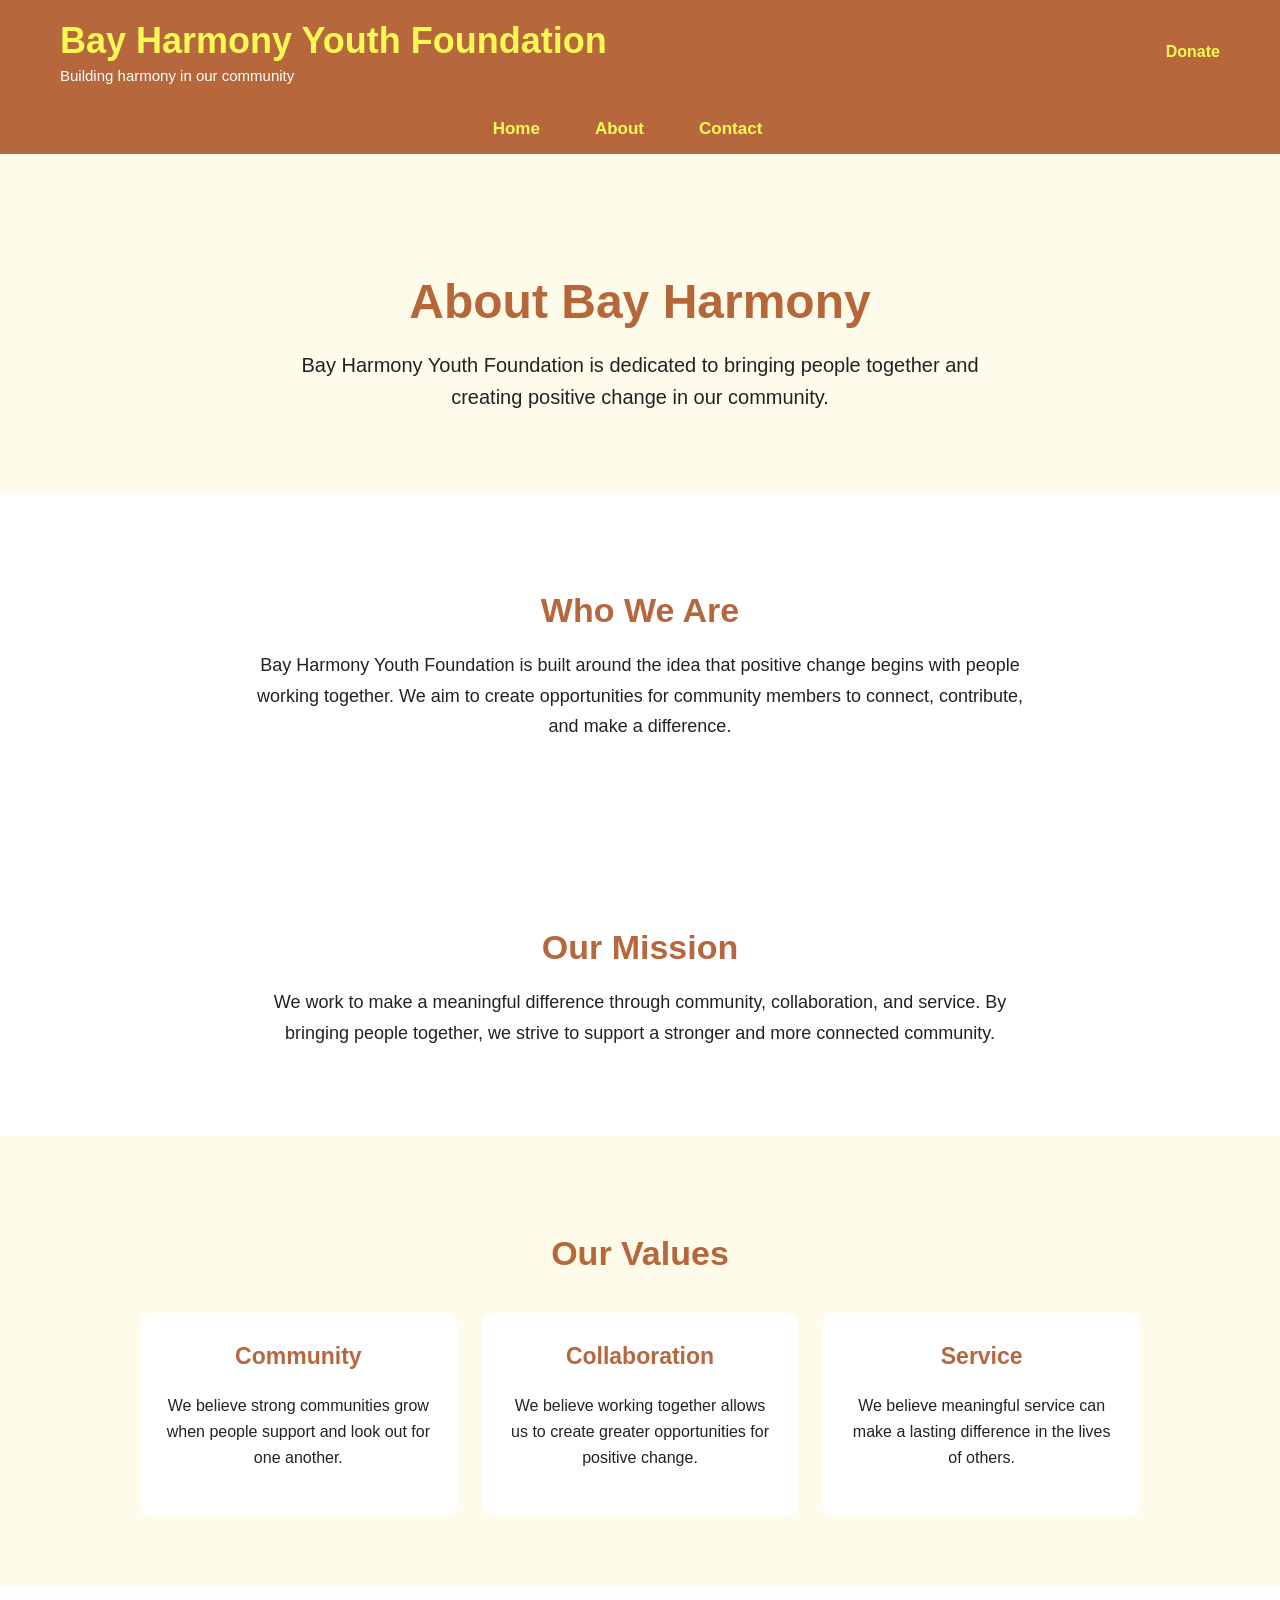
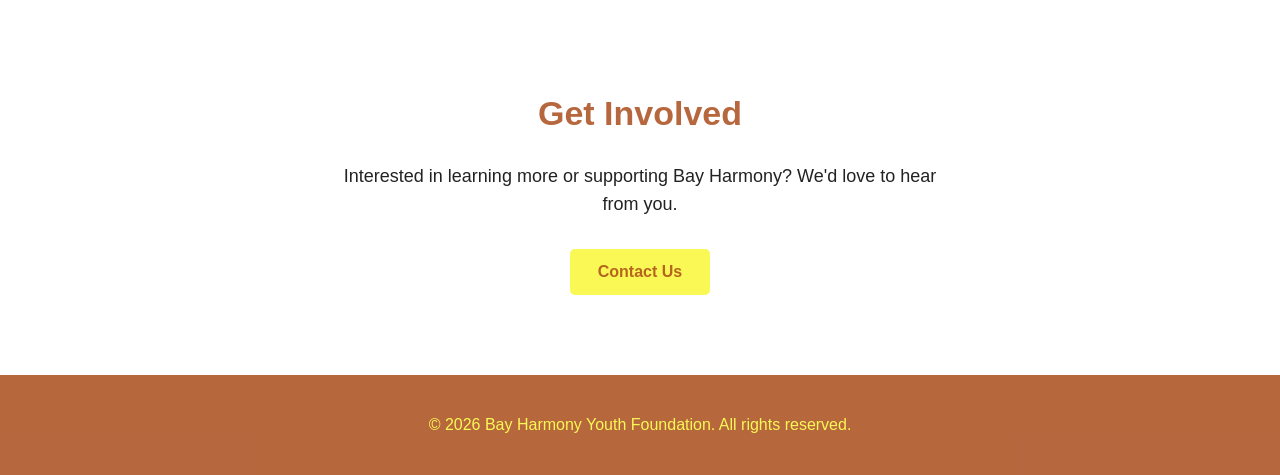
==== about.html @ aa15c9d9 "Style contact page and link brand to home" ====
<!DOCTYPE html>
<html lang="en">

<head>
    <meta charset="UTF-8">
    <meta name="viewport" content="width=device-width, initial-scale=1.0">
    <title>About - Bay Harmony Youth Foundation</title>
    <link rel="stylesheet" href="style.css">
</head>

<body>

    <header>

        <div class="top-bar">

            <div class="brand">
                <a href="index.html">
                    <h1>Bay Harmony Youth Foundation</h1>
                    <p>Building harmony in our community</p>
                    </a>
            </div>

            <div class="header-links">
                <a href="donate.html">Donate</a>
            </div>

        </div>

        <nav>
            <a href="index.html">Home</a>
            <a href="about.html">About</a>
            <a href="contact.html">Contact</a>
        </nav>

    </header>


    <main>

        <section class="about-hero">
            <h2>About Bay Harmony</h2>

            <p>
                Bay Harmony Youth Foundation is dedicated to bringing people
                together and creating positive change in our community.
            </p>
        </section>


        <section class="about-section">

            <h2>Who We Are</h2>

            <p>
                Bay Harmony Youth Foundation is built around the idea that
                positive change begins with people working together. We aim
                to create opportunities for community members to connect,
                contribute, and make a difference.
            </p>

        </section>


        <section class="about-section">

            <h2>Our Mission</h2>

            <p>
                We work to make a meaningful difference through community,
                collaboration, and service. By bringing people together,
                we strive to support a stronger and more connected community.
            </p>

        </section>


        <section class="about-values">

            <h2>Our Values</h2>

            <div class="values">

                <div class="value">
                    <h3>Community</h3>
                    <p>
                        We believe strong communities grow when people
                        support and look out for one another.
                    </p>
                </div>

                <div class="value">
                    <h3>Collaboration</h3>
                    <p>
                        We believe working together allows us to create
                        greater opportunities for positive change.
                    </p>
                </div>

                <div class="value">
                    <h3>Service</h3>
                    <p>
                        We believe meaningful service can make a lasting
                        difference in the lives of others.
                    </p>
                </div>

            </div>

        </section>


        <section class="about-action">

            <h2>Get Involved</h2>

            <p>
                Interested in learning more or supporting Bay Harmony?
                We'd love to hear from you.
            </p>

            <a class="button" href="contact.html">Contact Us</a>

        </section>

    </main>


    <footer>
        <p>&copy; 2026 Bay Harmony Youth Foundation. All rights reserved.</p>
    </footer>

</body>
</html>
---- style.css ----
/* ---------- General ---------- */

body {
    margin: 0;
    font-family: Arial, sans-serif;
    color: #222;
}


/* ---------- Top Header ---------- */

.top-bar {
    background-color: rgba(166, 70, 18, 0.819);

    display: flex;
    justify-content: space-between;
    align-items: center;

    padding: 20px 60px;
}

.brand a {
    text-decoration: none;
    color: inherit;
}


.brand h1 {
    margin: 0;
    color: #faf855;
    font-size: 36px;
}

.brand p {
    margin: 5px 0 0;
    color: white;
    font-size: 15px;
}


/* ---------- Header Links ---------- */

.header-links {
    display: flex;
    gap: 25px;
    align-items: center;
}

.header-links a {
    color: #faf855;
    text-decoration: none;
    font-weight: bold;
}

.header-links a:hover {
    text-decoration: underline;
}


/* ---------- Navigation ---------- */

nav {
    background-color: rgba(166, 70, 18, 0.819);

    display: flex;
    justify-content: center;

    padding: 15px;
    gap: 30px;
}

nav a {
    color: #faf855;
    text-decoration: none;
    margin-right: 25px;
    font-weight: bold;
    font-size: 17px;
}

nav a:hover {
    text-decoration: underline;
}


/* ---------- Hero ---------- */

.hero {
    text-align: center;
    padding: 100px 20px;

    background-color: #fffbea;
}

.hero h2 {
    font-size: 48px;
    margin-bottom: 20px;
    color: rgba(166, 70, 18, 0.819);
}

.hero p {
    max-width: 650px;
    margin: 0 auto 30px;

    font-size: 20px;
    line-height: 1.6;
}


/* ---------- Button ---------- */

.button {
    display: inline-block;

    background-color: #faf855;
    color: rgba(166, 70, 18, 0.819);

    padding: 14px 28px;

    text-decoration: none;
    font-weight: bold;

    border-radius: 5px;
}

.button:hover {
    background-color: #e8e846;
}


/* ---------- Mission ---------- */

.mission-preview {
    text-align: center;
    padding: 70px 20px;
}

.mission-preview h2 {
    font-size: 34px;
    color: rgba(166, 70, 18, 0.819);
}

.mission-preview p {
    max-width: 650px;
    margin: 0 auto 20px;

    line-height: 1.6;
}

.mission-preview a {
    color: rgba(166, 70, 18, 0.819);
    font-weight: bold;
}


/* ---------- Footer ---------- */

footer {
    background-color: rgba(166, 70, 18, 0.819);
    color: #faf855;

    text-align: center;
    padding: 25px;
}

.hero img {
    display: block;
    width: 600px;
    max-width: 90%;
    margin: 30px auto 0;
    border-radius: 10px;
}

/* ---------- About Page ---------- */

.about-hero {
    text-align: center;
    padding: 80px 20px;
    background-color: #fffbea;
}

.about-hero h2 {
    font-size: 48px;
    margin-bottom: 20px;
    color: rgba(166, 70, 18, 0.819);
}

.about-hero p {
    max-width: 700px;
    margin: 0 auto;

    font-size: 20px;
    line-height: 1.6;
}


/* ---------- About Sections ---------- */

.about-section {
    max-width: 800px;
    margin: 0 auto;
    padding: 70px 20px;
    text-align: center;
}

.about-section h2 {
    font-size: 34px;
    margin-bottom: 20px;
    color: rgba(166, 70, 18, 0.819);
}

.about-section p {
    font-size: 18px;
    line-height: 1.7;
}


/* ---------- Values ---------- */

.about-values {
    padding: 70px 20px;
    text-align: center;
    background-color: #fffbea;
}

.about-values h2 {
    font-size: 34px;
    margin-bottom: 40px;
    color: rgba(166, 70, 18, 0.819);
}

.values {
    display: flex;
    justify-content: center;
    gap: 25px;
    max-width: 1000px;
    margin: 0 auto;
}

.value {
    flex: 1;
    padding: 30px 25px;

    background-color: white;

    border-radius: 10px;
}

.value h3 {
    margin-top: 0;
    font-size: 23px;
    color: rgba(166, 70, 18, 0.819);
}

.value p {
    line-height: 1.6;
}


/* ---------- About Call To Action ---------- */

.about-action {
    text-align: center;
    padding: 80px 20px;
}

.about-action h2 {
    font-size: 34px;
    color: rgba(166, 70, 18, 0.819);
}

.about-action p {
    max-width: 600px;
    margin: 0 auto 30px;

    font-size: 18px;
    line-height: 1.6;
}


/* ---------- Contact Page ---------- */

.contact-hero {
    text-align: center;
    padding: 80px 20px;
    background-color: #fffbea;
}

.contact-hero h2 {
    font-size: 48px;
    margin-bottom: 20px;
    color: rgba(166, 70, 18, 0.819);
}

.contact-hero p {
    max-width: 700px;
    margin: 0 auto;

    font-size: 20px;
    line-height: 1.6;
}


/* ---------- Contact Information ---------- */

.contact-section {
    text-align: center;
    padding: 70px 20px;
}

.contact-section h2 {
    font-size: 34px;
    margin-bottom: 20px;
    color: rgba(166, 70, 18, 0.819);
}

.contact-section > p {
    max-width: 650px;
    margin: 0 auto 40px;

    font-size: 18px;
    line-height: 1.6;
}

.contact-info {
    display: flex;
    justify-content: center;
    gap: 25px;

    max-width: 1000px;
    margin: 0 auto;
}

.contact-item {
    flex: 1;

    padding: 30px 25px;

    background-color: #fffbea;
    border-radius: 10px;
}

.contact-item h3 {
    margin-top: 0;

    font-size: 23px;
    color: rgba(166, 70, 18, 0.819);
}

.contact-item p {
    line-height: 1.6;
}


/* ---------- Contact Action ---------- */

.contact-action {
    text-align: center;
    padding: 80px 20px;

    background-color: #fffbea;
}

.contact-action h2 {
    font-size: 34px;
    color: rgba(166, 70, 18, 0.819);
}

.contact-action p {
    max-width: 600px;
    margin: 0 auto 30px;

    font-size: 18px;
    line-height: 1.6;
}

/* ---------- Mobile ---------- */

@media (max-width: 600px) {

    .top-bar {
        padding: 15px 20px;
        flex-direction: column;
        text-align: center;
    }

    .brand h1 {
        font-size: 28px;
    }

    .header-links {
        margin-top: 15px;
    }

    nav {
        flex-wrap: wrap;
        gap: 10px;
        padding: 12px;
    }

    nav a {
        margin-right: 0;
        font-size: 15px;
    }

    .hero {
        padding: 60px 15px;
    }

    .hero h2 {
        font-size: 34px;
    }

    .hero p {
        font-size: 17px;
    }

    .hero img {
        width: 100%;
        max-width: 600px;
    }

        .about-hero {
        padding: 60px 15px;
    }

    .about-hero h2 {
        font-size: 34px;
    }

    .about-hero p {
        font-size: 17px;
    }

    .about-section {
        padding: 50px 20px;
    }

    .about-section h2 {
        font-size: 30px;
    }

    .values {
        flex-direction: column;
        gap: 20px;
    }

    .value {
        padding: 25px 20px;
    }

    .about-action {
        padding: 60px 20px;
    }

        .contact-hero {
        padding: 60px 15px;
    }

    .contact-hero h2 {
        font-size: 34px;
    }

    .contact-hero p {
        font-size: 17px;
    }

    .contact-section {
        padding: 50px 20px;
    }

    .contact-section h2 {
        font-size: 30px;
    }

    .contact-info {
        flex-direction: column;
        gap: 20px;
    }

    .contact-item {
        padding: 25px 20px;
    }

    .contact-action {
        padding: 60px 20px;
    }

}
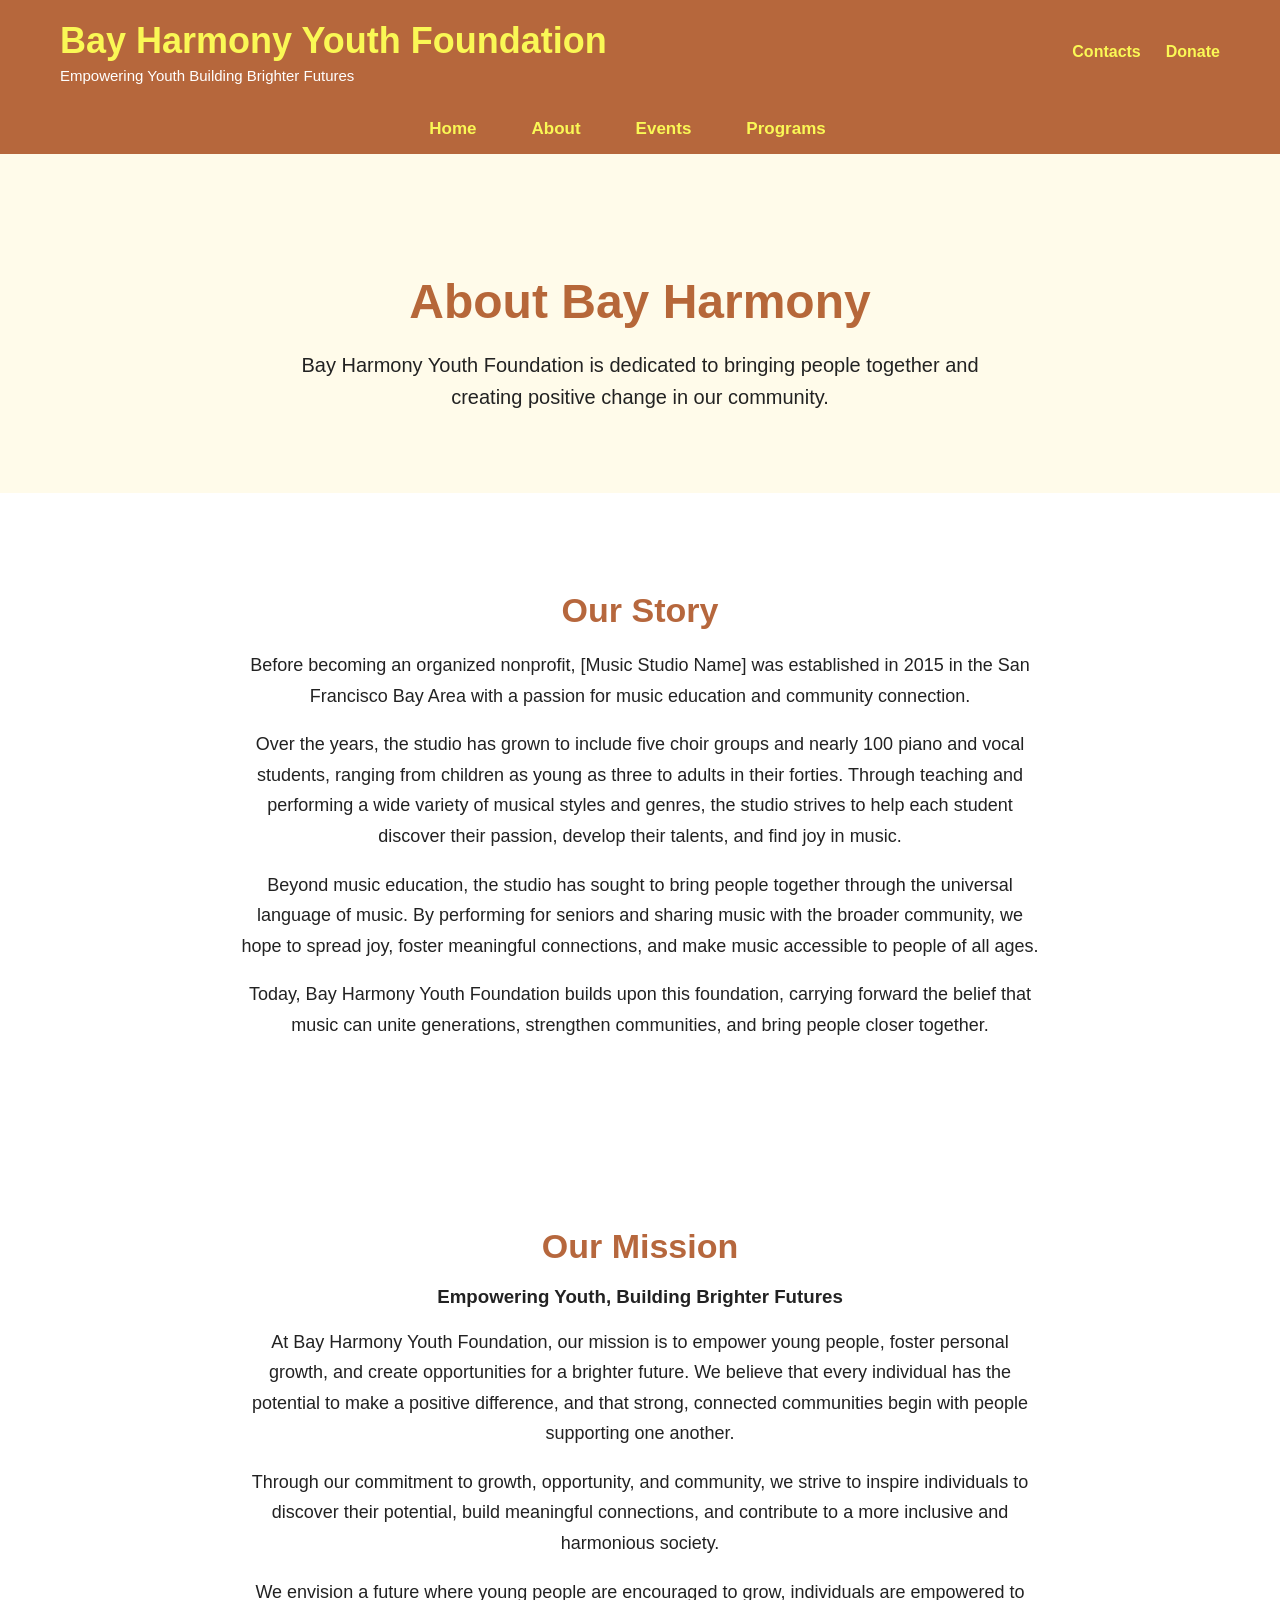
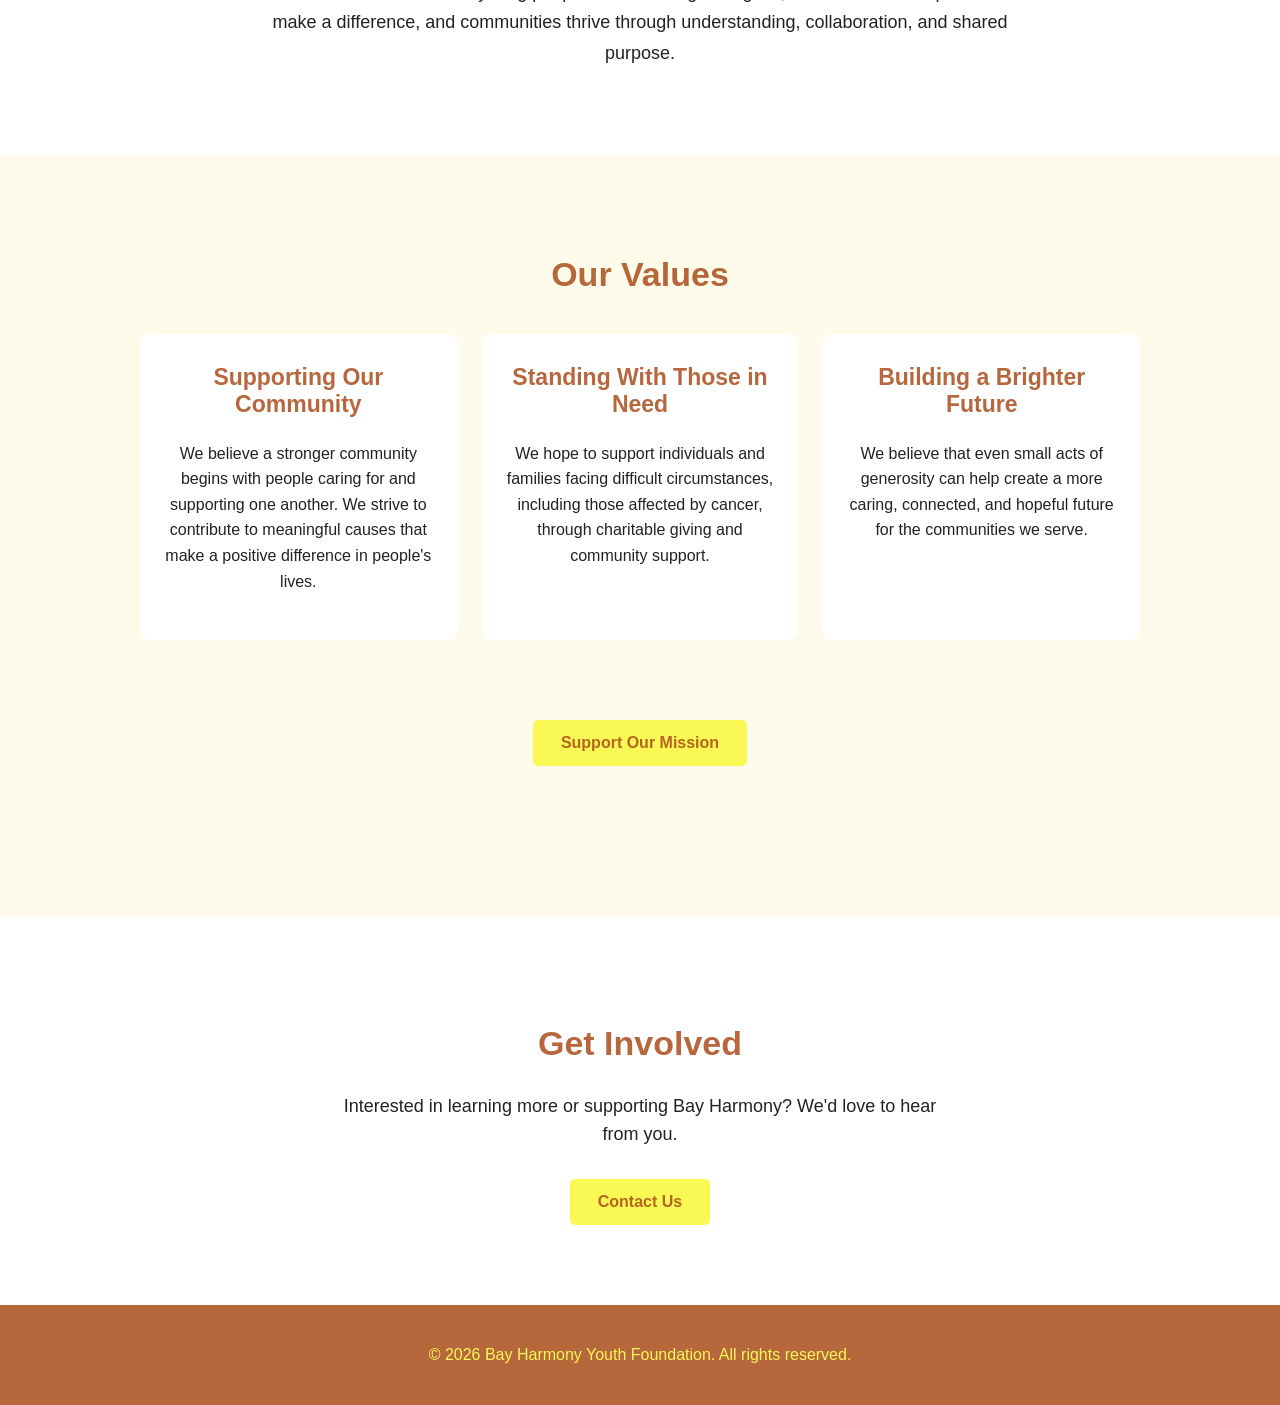
==== commit 856e17a3: "Update navigation and About page" ====
--- a/about.html
+++ b/about.html
@@ -17,11 +17,12 @@
             <div class="brand">
                 <a href="index.html">
                     <h1>Bay Harmony Youth Foundation</h1>
-                    <p>Building harmony in our community</p>
+                    <p>Empowering Youth Building Brighter Futures</p>
                     </a>
             </div>
 
             <div class="header-links">
+                <a href="contact.html">Contacts</a>
                 <a href="donate.html">Donate</a>
             </div>
 
@@ -30,7 +31,8 @@
         <nav>
             <a href="index.html">Home</a>
             <a href="about.html">About</a>
-            <a href="contact.html">Contact</a>
+            <a href="events.html">Events</a>
+            <a href="program.html">Programs</a>
         </nav>
 
     </header>
@@ -50,13 +52,37 @@
 
         <section class="about-section">
 
-            <h2>Who We Are</h2>
+            <h2>Our Story</h2>
 
             <p>
-                Bay Harmony Youth Foundation is built around the idea that
-                positive change begins with people working together. We aim
-                to create opportunities for community members to connect,
-                contribute, and make a difference.
+                Before becoming an organized nonprofit, [Music Studio Name]
+                was established in 2015 in the San Francisco Bay Area with
+                a passion for music education and community connection.
+            </p>
+
+            <p>
+                Over the years, the studio has grown to include five choir
+                groups and nearly 100 piano and vocal students, ranging from
+                children as young as three to adults in their forties.
+                Through teaching and performing a wide variety of musical
+                styles and genres, the studio strives to help each student
+                discover their passion, develop their talents, and find
+                joy in music.
+            </p>
+
+            <p>
+                Beyond music education, the studio has sought to bring
+                people together through the universal language of music.
+                By performing for seniors and sharing music with the broader
+                community, we hope to spread joy, foster meaningful connections,
+                and make music accessible to people of all ages.
+            </p>
+
+            <p>
+                Today, Bay Harmony Youth Foundation builds upon this
+                foundation, carrying forward the belief that music can
+                unite generations, strengthen communities, and bring
+                people closer together.
             </p>
 
         </section>
@@ -64,13 +90,30 @@
 
         <section class="about-section">
 
-            <h2>Our Mission</h2>
+                <h2>Our Mission</h2>
 
-            <p>
-                We work to make a meaningful difference through community,
-                collaboration, and service. By bringing people together,
-                we strive to support a stronger and more connected community.
-            </p>
+                <h3>Empowering Youth, Building Brighter Futures</h3>
+
+                <p>
+                    At Bay Harmony Youth Foundation, our mission is to empower
+                    young people, foster personal growth, and create opportunities
+                    for a brighter future. We believe that every individual has
+                    the potential to make a positive difference, and that strong,
+                    connected communities begin with people supporting one another.
+                </p>
+
+                <p>
+                    Through our commitment to growth, opportunity, and community,
+                    we strive to inspire individuals to discover their potential,
+                    build meaningful connections, and contribute to a more
+                    inclusive and harmonious society.
+                </p>
+
+                <p>
+                    We envision a future where young people are encouraged to grow,
+                    individuals are empowered to make a difference, and communities
+                    thrive through understanding, collaboration, and shared purpose.
+                </p>
 
         </section>
 
@@ -82,31 +125,38 @@
             <div class="values">
 
                 <div class="value">
-                    <h3>Community</h3>
+                    <h3>Supporting Our Community</h3>
                     <p>
-                        We believe strong communities grow when people
-                        support and look out for one another.
+                        We believe a stronger community begins with people
+                        caring for and supporting one another. We strive to
+                        contribute to meaningful causes that make a positive
+                        difference in people's lives.
                     </p>
                 </div>
 
                 <div class="value">
-                    <h3>Collaboration</h3>
+                    <h3>Standing With Those in Need</h3>
                     <p>
-                        We believe working together allows us to create
-                        greater opportunities for positive change.
+                        We hope to support individuals and families facing
+                        difficult circumstances, including those affected
+                        by cancer, through charitable giving and community
+                        support.
                     </p>
                 </div>
 
                 <div class="value">
-                    <h3>Service</h3>
+                    <h3>Building a Brighter Future</h3>
                     <p>
-                        We believe meaningful service can make a lasting
-                        difference in the lives of others.
+                        We believe that even small acts of generosity can
+                        help create a more caring, connected, and hopeful
+                        future for the communities we serve.
                     </p>
                 </div>
 
             </div>
-
+            <div class="about-action">
+                <a class="button" href="donate.html">Support Our Mission</a>
+            </div>
         </section>
 
 
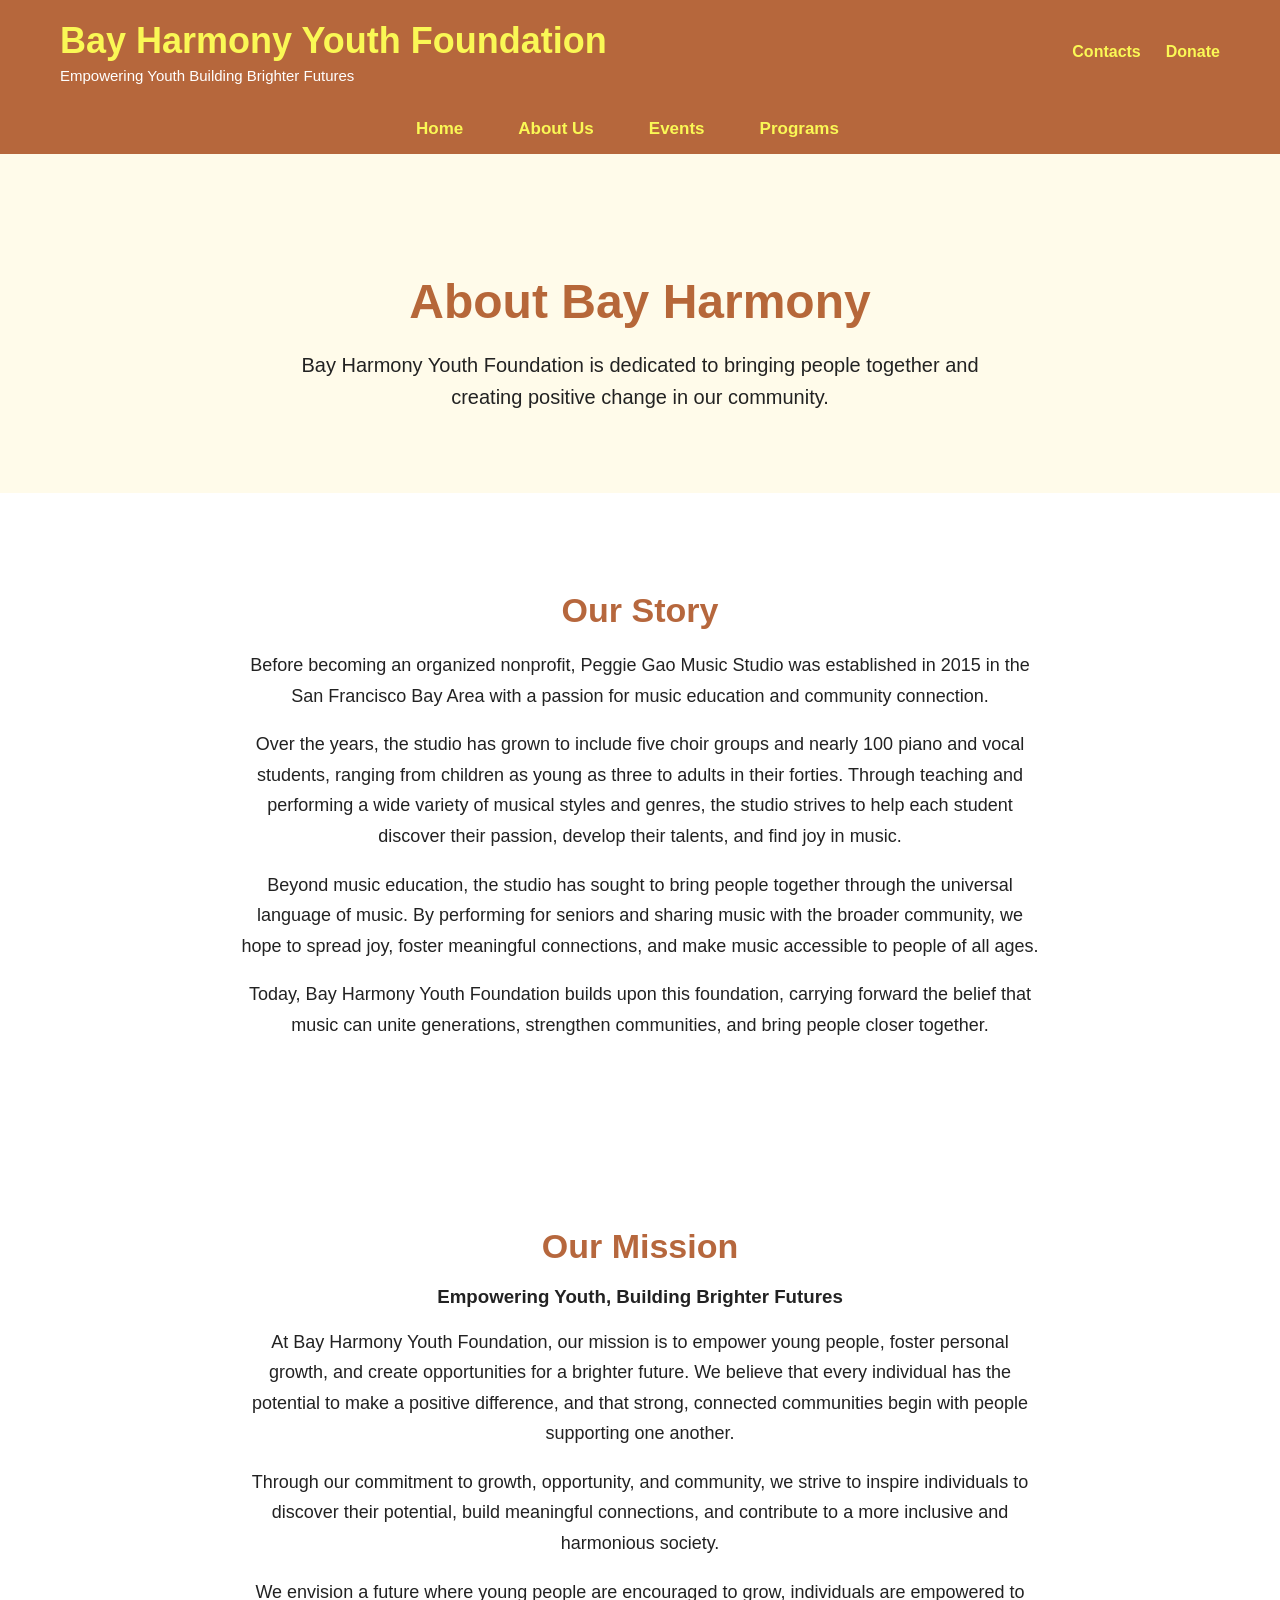
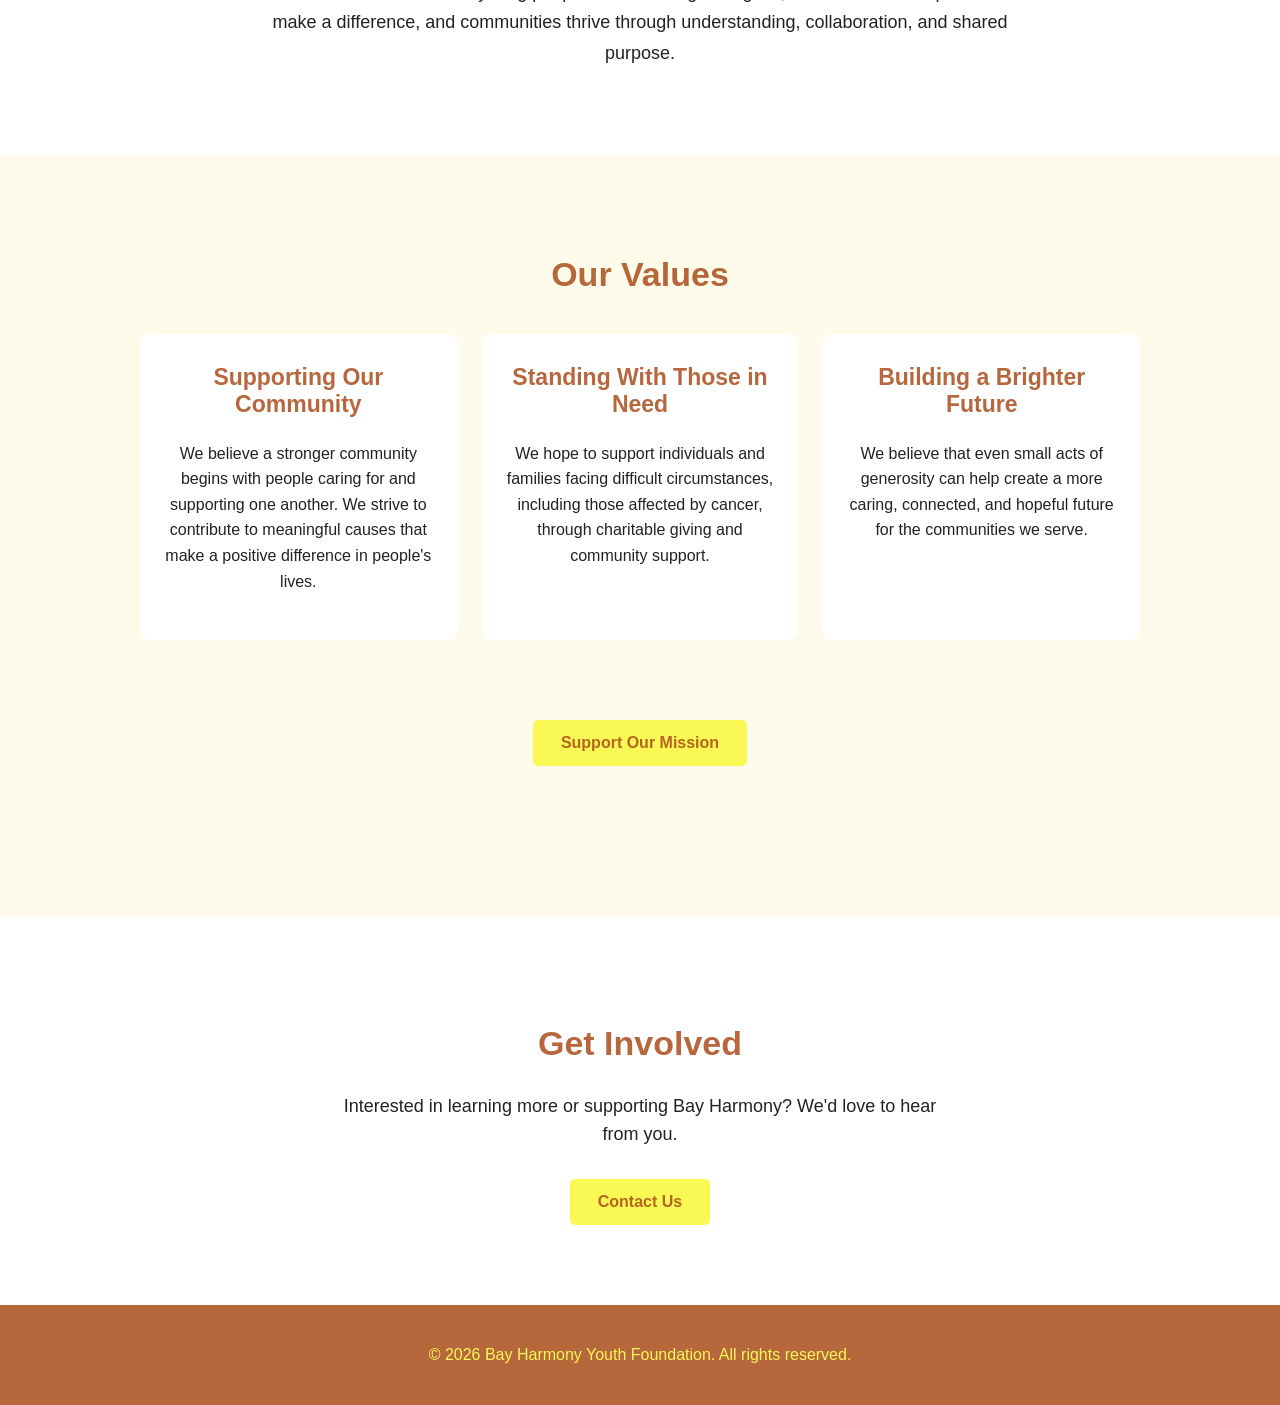
==== commit 06b13641: "New change" ====
--- a/about.html
+++ b/about.html
@@ -30,7 +30,7 @@
 
         <nav>
             <a href="index.html">Home</a>
-            <a href="about.html">About</a>
+            <a href="about.html">About Us</a>
             <a href="events.html">Events</a>
             <a href="program.html">Programs</a>
         </nav>
@@ -55,7 +55,7 @@
             <h2>Our Story</h2>
 
             <p>
-                Before becoming an organized nonprofit, [Music Studio Name]
+                Before becoming an organized nonprofit, Peggie Gao Music Studio
                 was established in 2015 in the San Francisco Bay Area with
                 a passion for music education and community connection.
             </p>
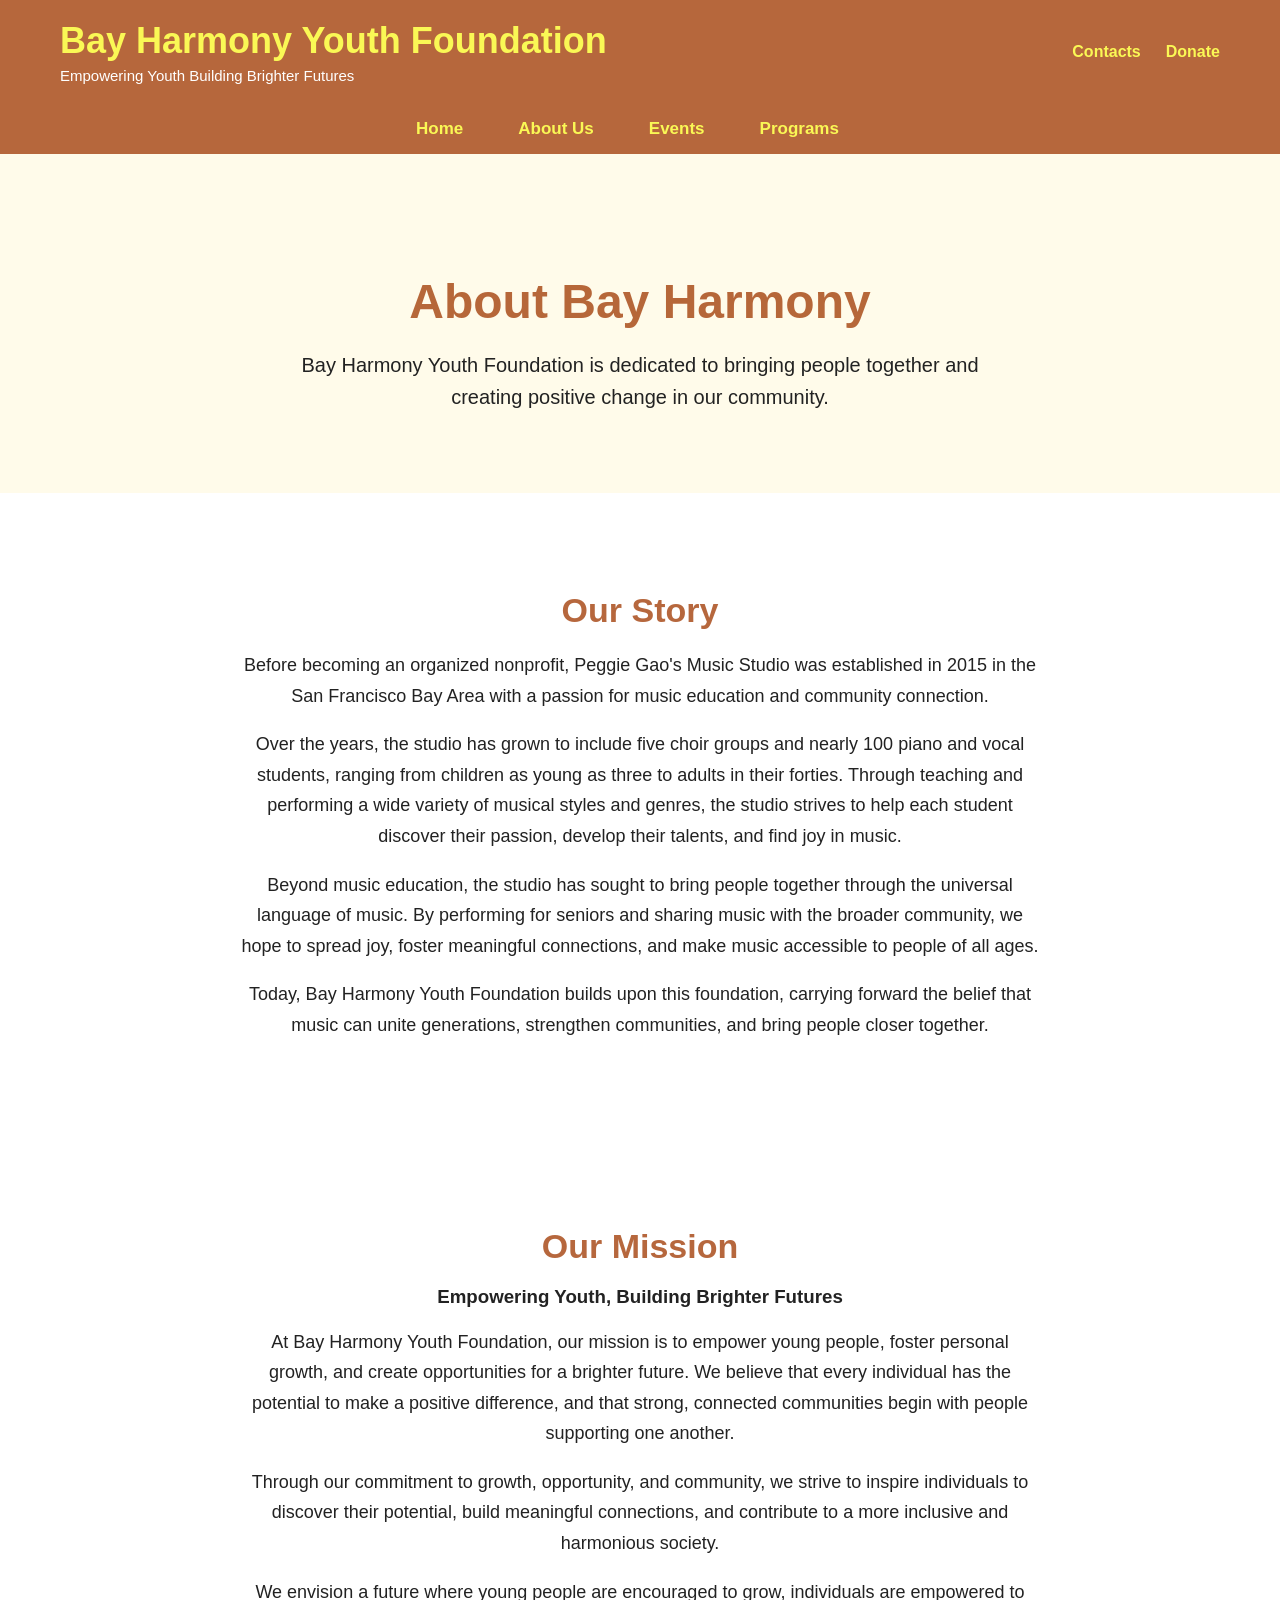
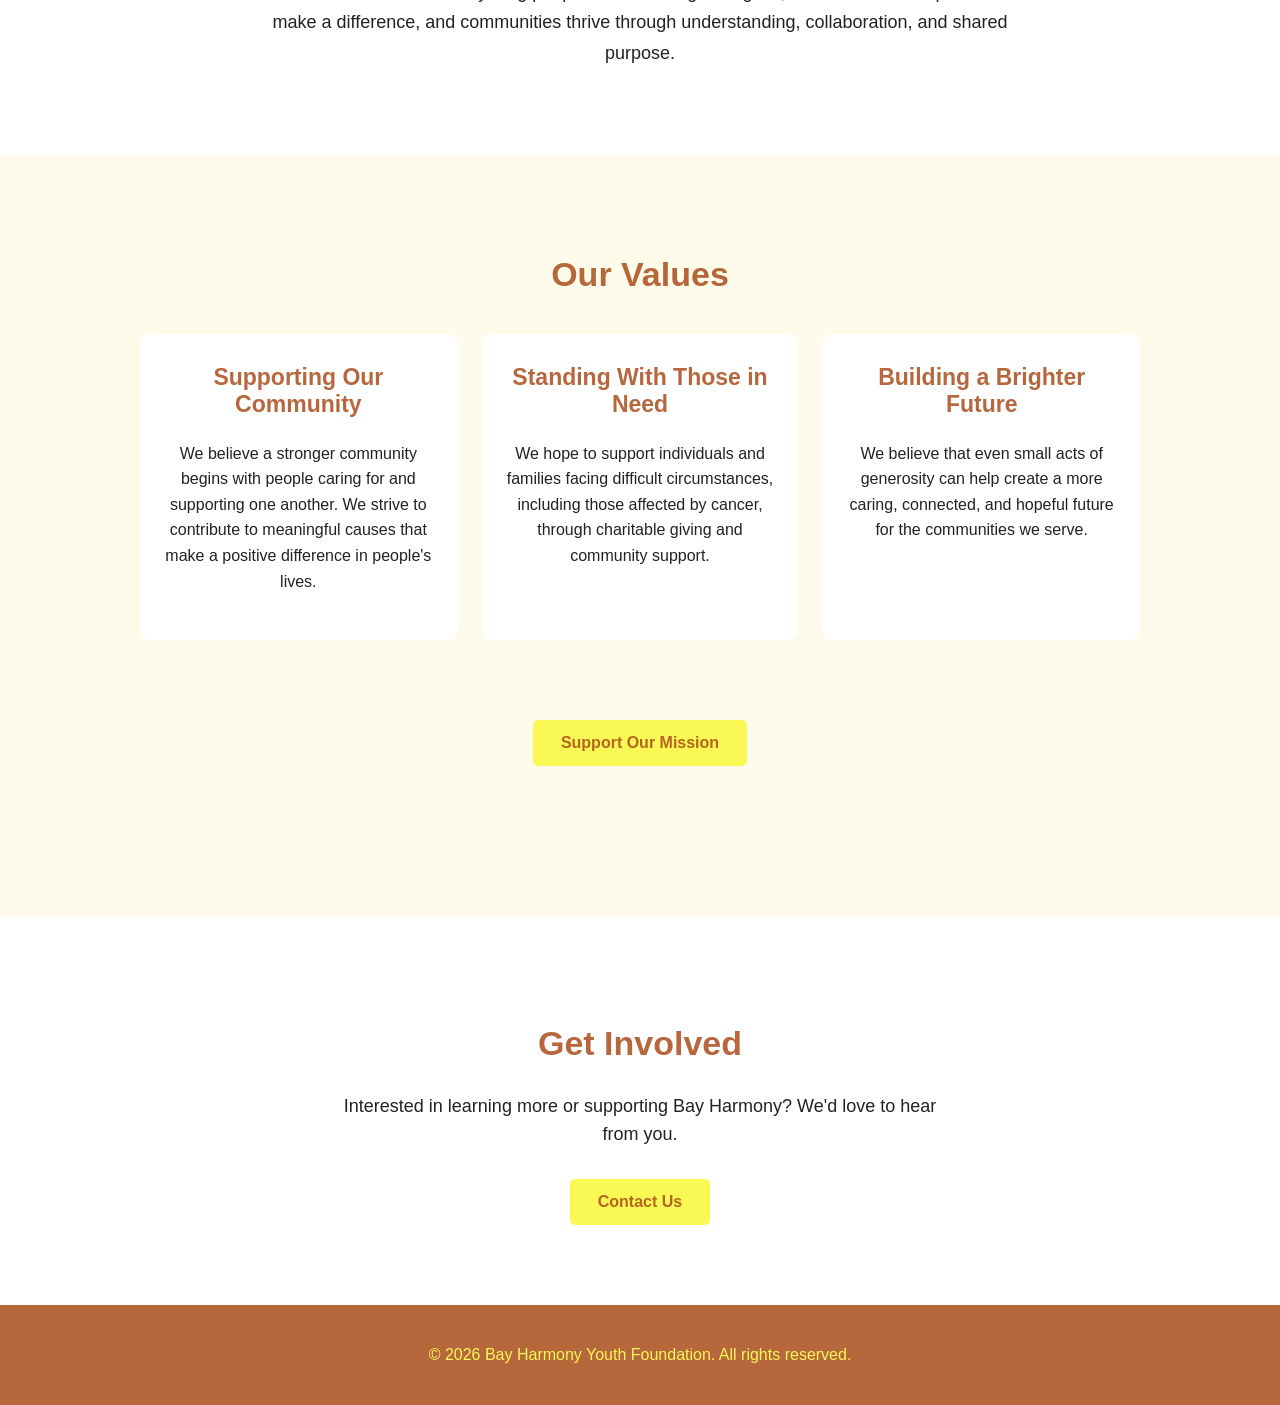
==== commit 9ced6b61: "Update" ====
--- a/about.html
+++ b/about.html
@@ -55,7 +55,7 @@
             <h2>Our Story</h2>
 
             <p>
-                Before becoming an organized nonprofit, Peggie Gao Music Studio
+                Before becoming an organized nonprofit, Peggie Gao's Music Studio
                 was established in 2015 in the San Francisco Bay Area with
                 a passion for music education and community connection.
             </p>
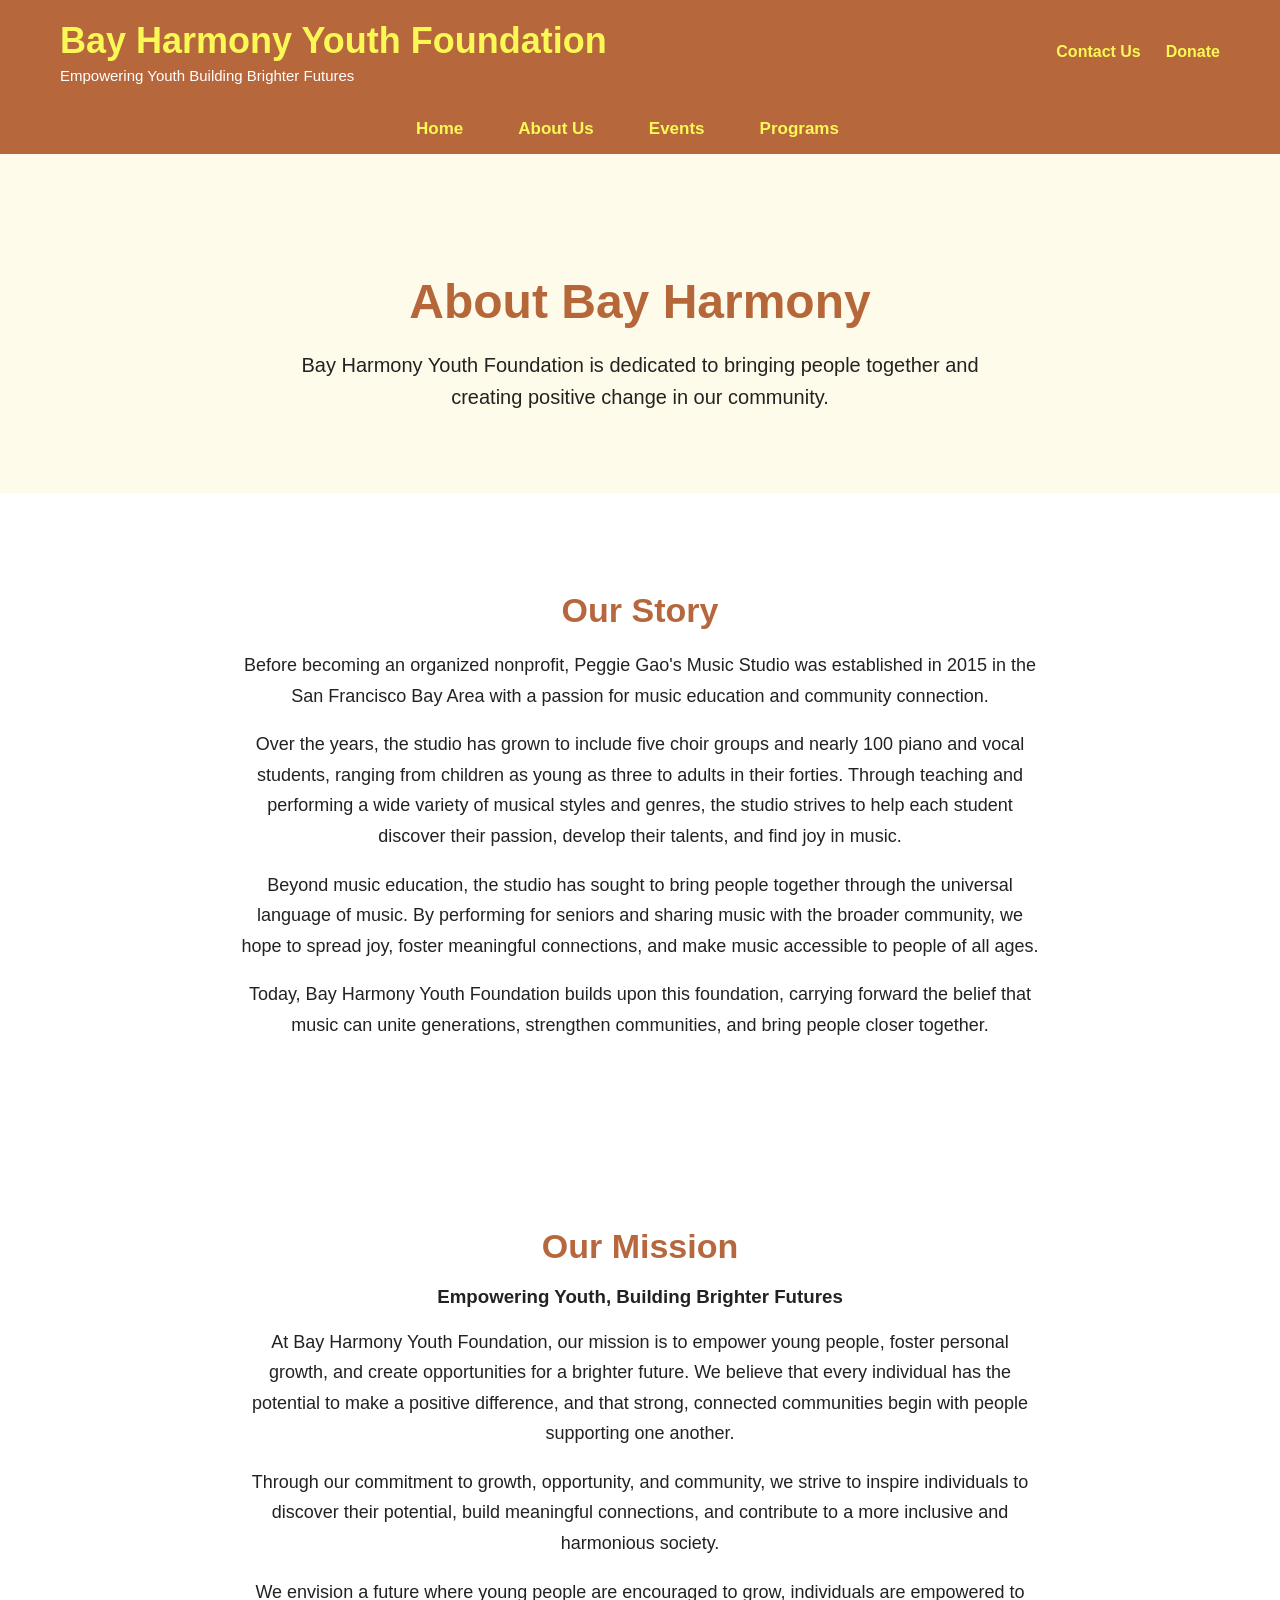
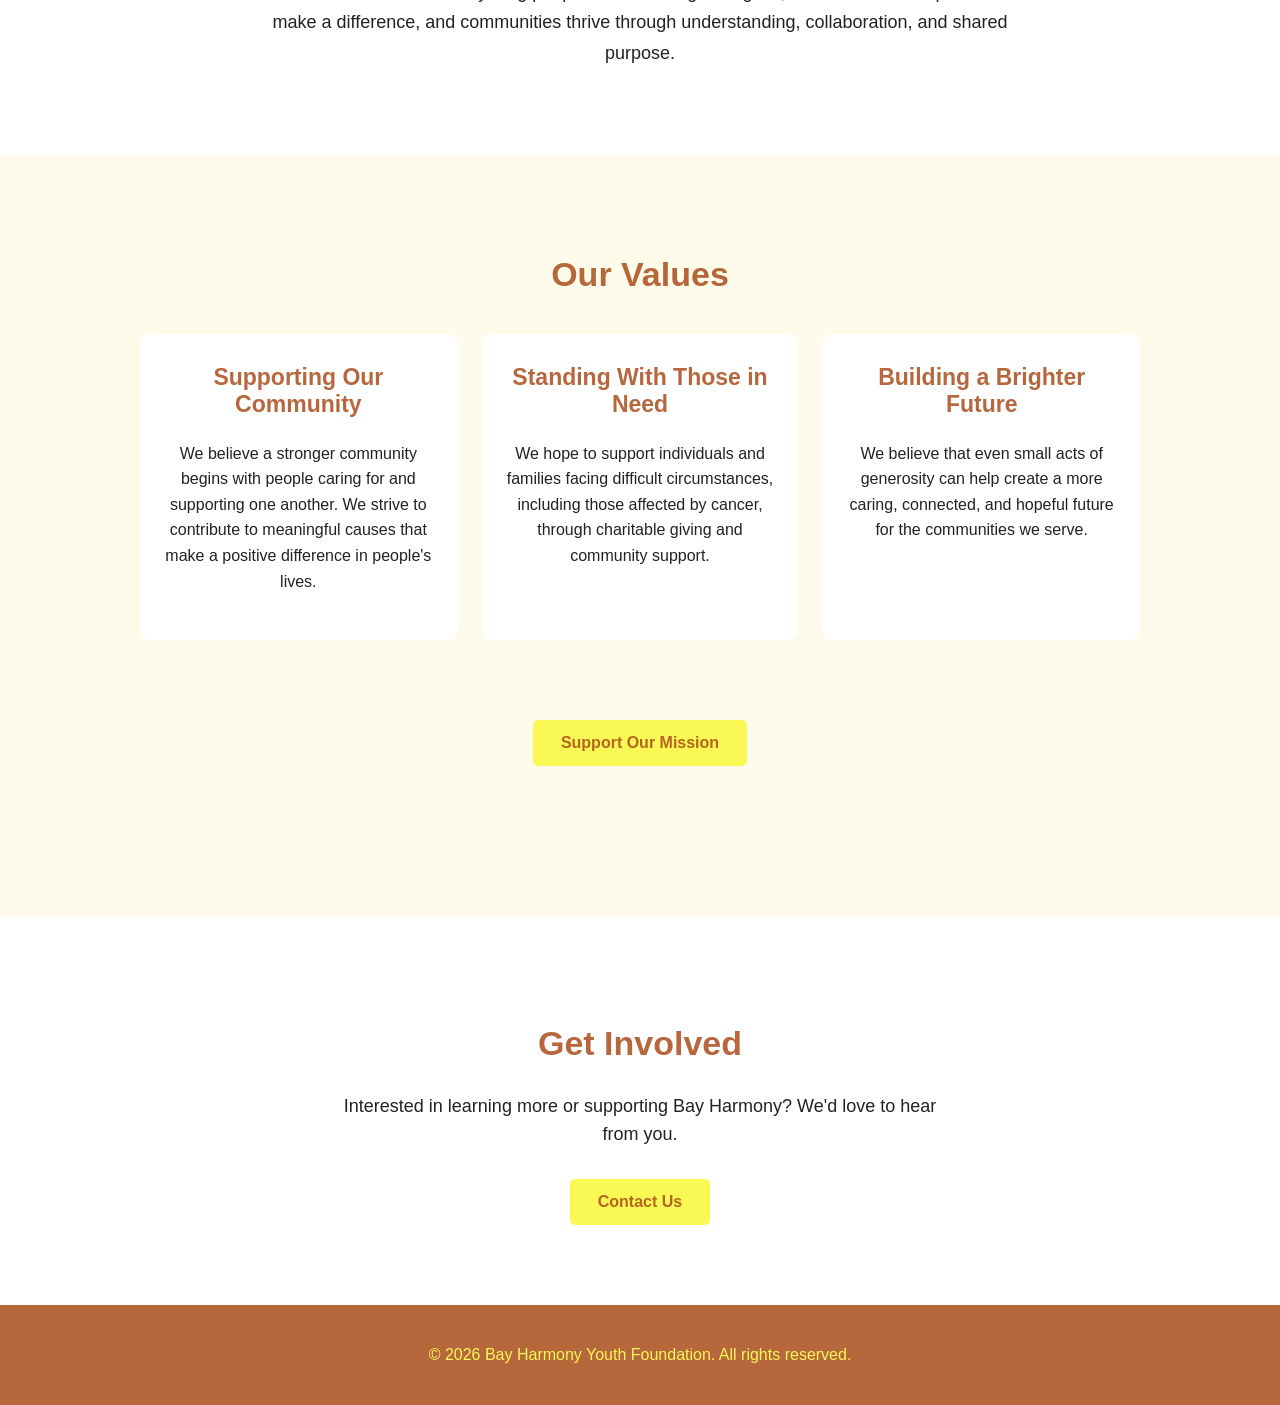
==== commit f727eeae: "Events and Programs update. Minor nav fixes." ====
--- a/about.html
+++ b/about.html
@@ -22,7 +22,7 @@
             </div>
 
             <div class="header-links">
-                <a href="contact.html">Contacts</a>
+                <a href="contact.html">Contact Us</a>
                 <a href="donate.html">Donate</a>
             </div>
 
--- a/style.css
+++ b/style.css
@@ -373,6 +373,134 @@
     line-height: 1.6;
 }
 
+/* ---------- Programs Page ---------- */
+
+.programs-hero {
+    max-width: 800px;
+    margin: 0 auto;
+    padding: 60px 25px 35px;
+    text-align: left;
+    background-color: #fffbea;
+}
+
+.programs-hero h2 {
+    font-size: 42px;
+    margin-top: 0;
+    margin-bottom: 15px;
+    color: rgba(166, 70, 18, 0.819);
+}
+
+.programs-hero p {
+    font-size: 18px;
+    line-height: 1.6;
+    margin: 0;
+}
+
+/* ---------- Program Details ---------- */
+
+.program-section {
+    max-width: 800px;
+    margin: 0 auto;
+    padding: 20px 25px 45px;
+    text-align: left;
+}
+
+.program-section h2 {
+    font-size: 30px;
+    margin-top: 0;
+    margin-bottom: 18px;
+    color: rgba(166, 70, 18, 0.819);
+}
+
+.program-section p {
+    font-size: 17px;
+    line-height: 1.6;
+    margin: 0 0 14px;
+}
+
+.program-section p:last-child {
+    margin-bottom: 0;
+}
+
+
+/* ---------- Events Page ---------- */
+
+.events-hero {
+    max-width: 800px;
+    margin: 0 auto;
+    padding: 60px 25px 35px;
+    text-align: left;
+    background-color: #fffbea;
+}
+
+.events-hero h2 {
+    font-size: 42px;
+    margin-top: 0;
+    margin-bottom: 15px;
+    color: rgba(166, 70, 18, 0.819);
+}
+
+.events-hero p {
+    font-size: 18px;
+    line-height: 1.6;
+    margin: 0;
+}
+
+/* ---------- Event Details ---------- */
+
+.event-section {
+    max-width: 800px;
+    margin: 0 auto;
+    padding: 20px 25px 45px;
+}
+
+.event-card {
+    padding: 25px 0;
+    border-bottom: 1px solid #ddd0c5;
+    text-align: left;
+}
+
+.event-card h2 {
+    font-size: 27px;
+    line-height: 1.3;
+    margin-top: 0;
+    margin-bottom: 20px;
+    color: rgba(166, 70, 18, 0.819);
+}
+
+.event-card p {
+    font-size: 17px;
+    line-height: 1.6;
+    margin: 0 0 12px;
+}
+
+.event-card p:last-child {
+    margin-bottom: 0;
+}
+
+/* ---------- Events Contact Section ---------- */
+
+.events-contact {
+    max-width: 800px;
+    margin: 0 auto;
+    padding: 45px 25px 65px;
+    text-align: left;
+}
+
+.events-contact h2 {
+    font-size: 30px;
+    margin-top: 0;
+    color: rgba(166, 70, 18, 0.819);
+}
+
+.events-contact p {
+    font-size: 17px;
+    line-height: 1.6;
+    margin-bottom: 20px;
+}
+
+
+
 /* ---------- Mobile ---------- */
 
 @media (max-width: 600px) {
@@ -485,4 +613,65 @@
         padding: 60px 20px;
     }
 
+    .programs-hero {
+        padding: 40px 22px 25px;
+
+    }
+
+    /* ---------- Programs Mobile Layout ---------- */
+
+    .programs-hero h2 {
+        font-size: 34px;
+    }
+
+    .programs-hero p {
+        font-size: 17px;
+    }
+
+    .program-section {
+        padding: 30px 22px 35px;
+    }
+
+    .program-section h2 {
+        font-size: 27px;
+    }
+
+    .program-section p {
+        font-size: 16px;
+    }
+}
+/* ---------- Events Mobile Layout ---------- */
+
+@media (max-width: 600px) {
+    .events-hero {
+        padding: 40px 22px 25px;
+    }
+
+    .events-hero h2 {
+        font-size: 34px;
+    }
+
+    .events-hero p {
+        font-size: 17px;
+    }
+
+    .event-section {
+        padding: 15px 22px 35px;
+    }
+
+    .event-card {
+        padding: 22px 0;
+    }
+
+    .event-card h2 {
+        font-size: 24px;
+    }
+
+    .event-card p {
+        font-size: 16px;
+    }
+
+    .events-contact {
+        padding: 35px 22px 50px;
+    }
 }
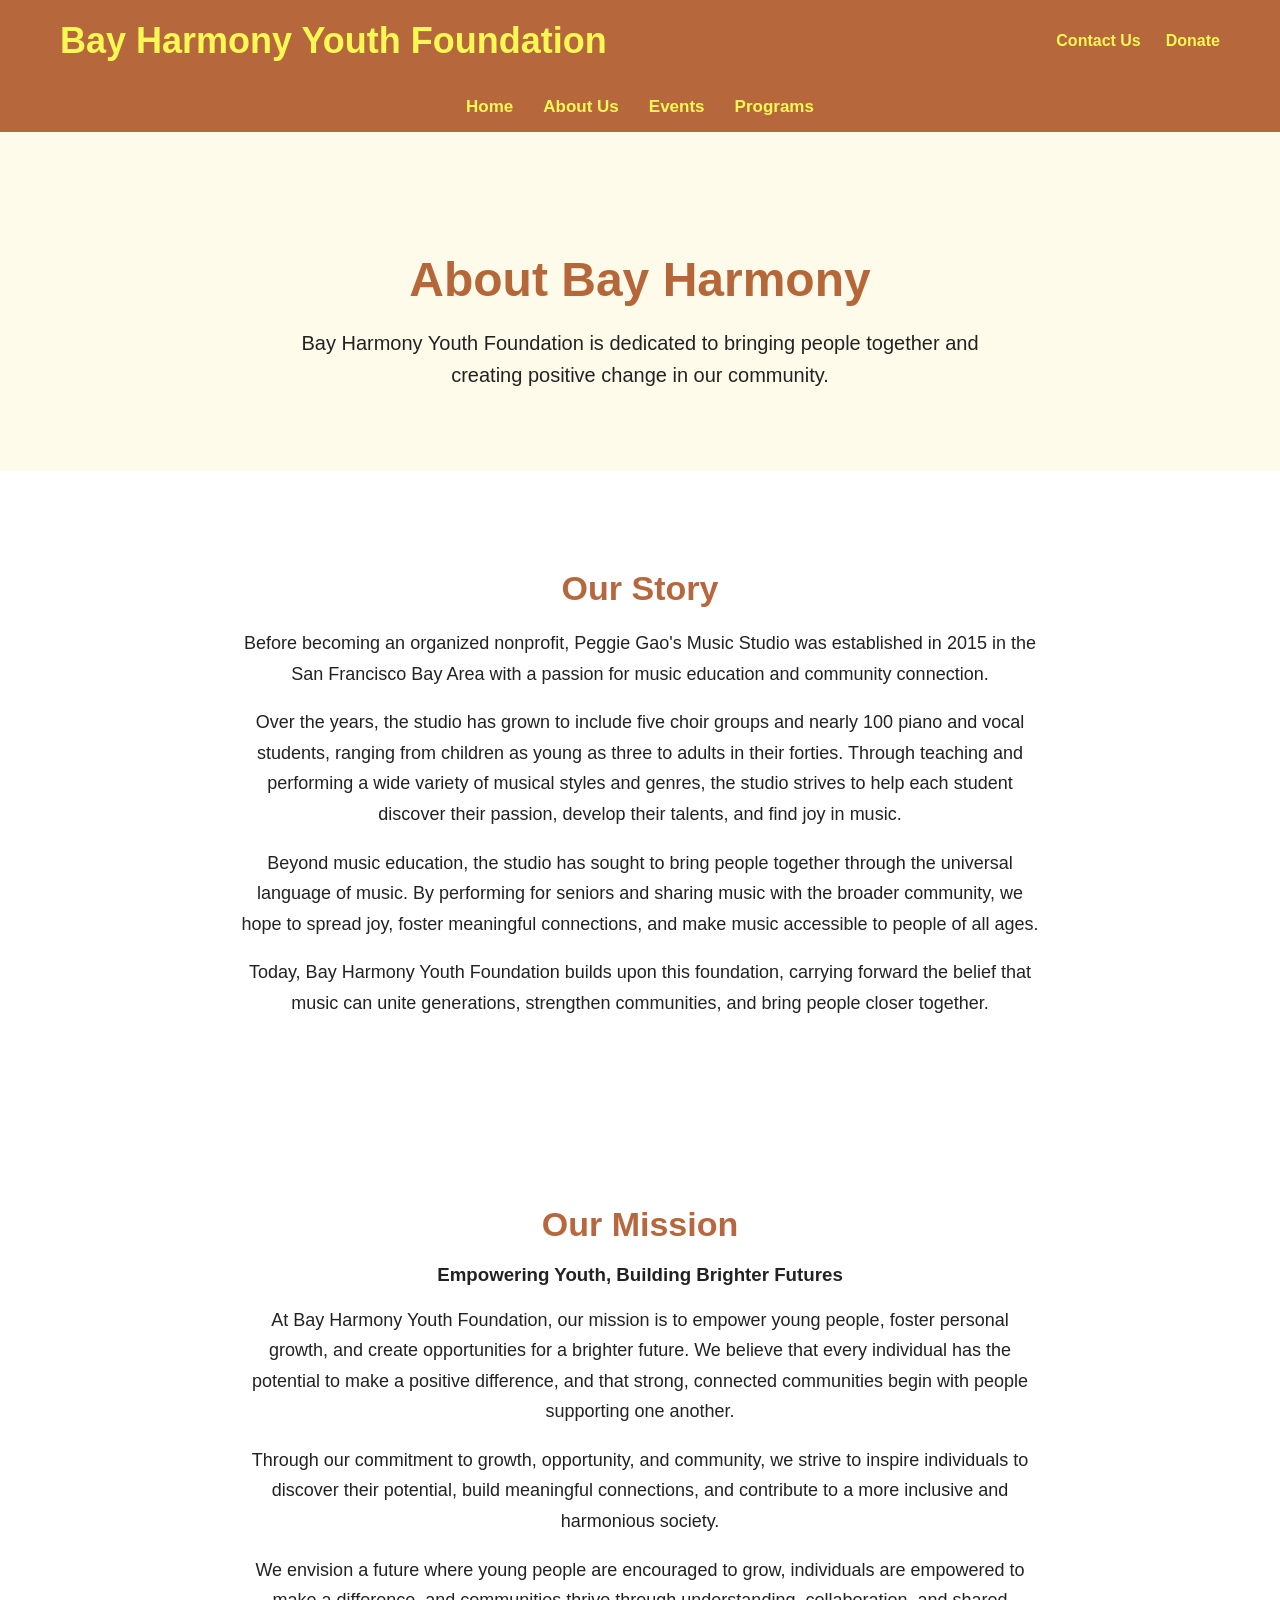
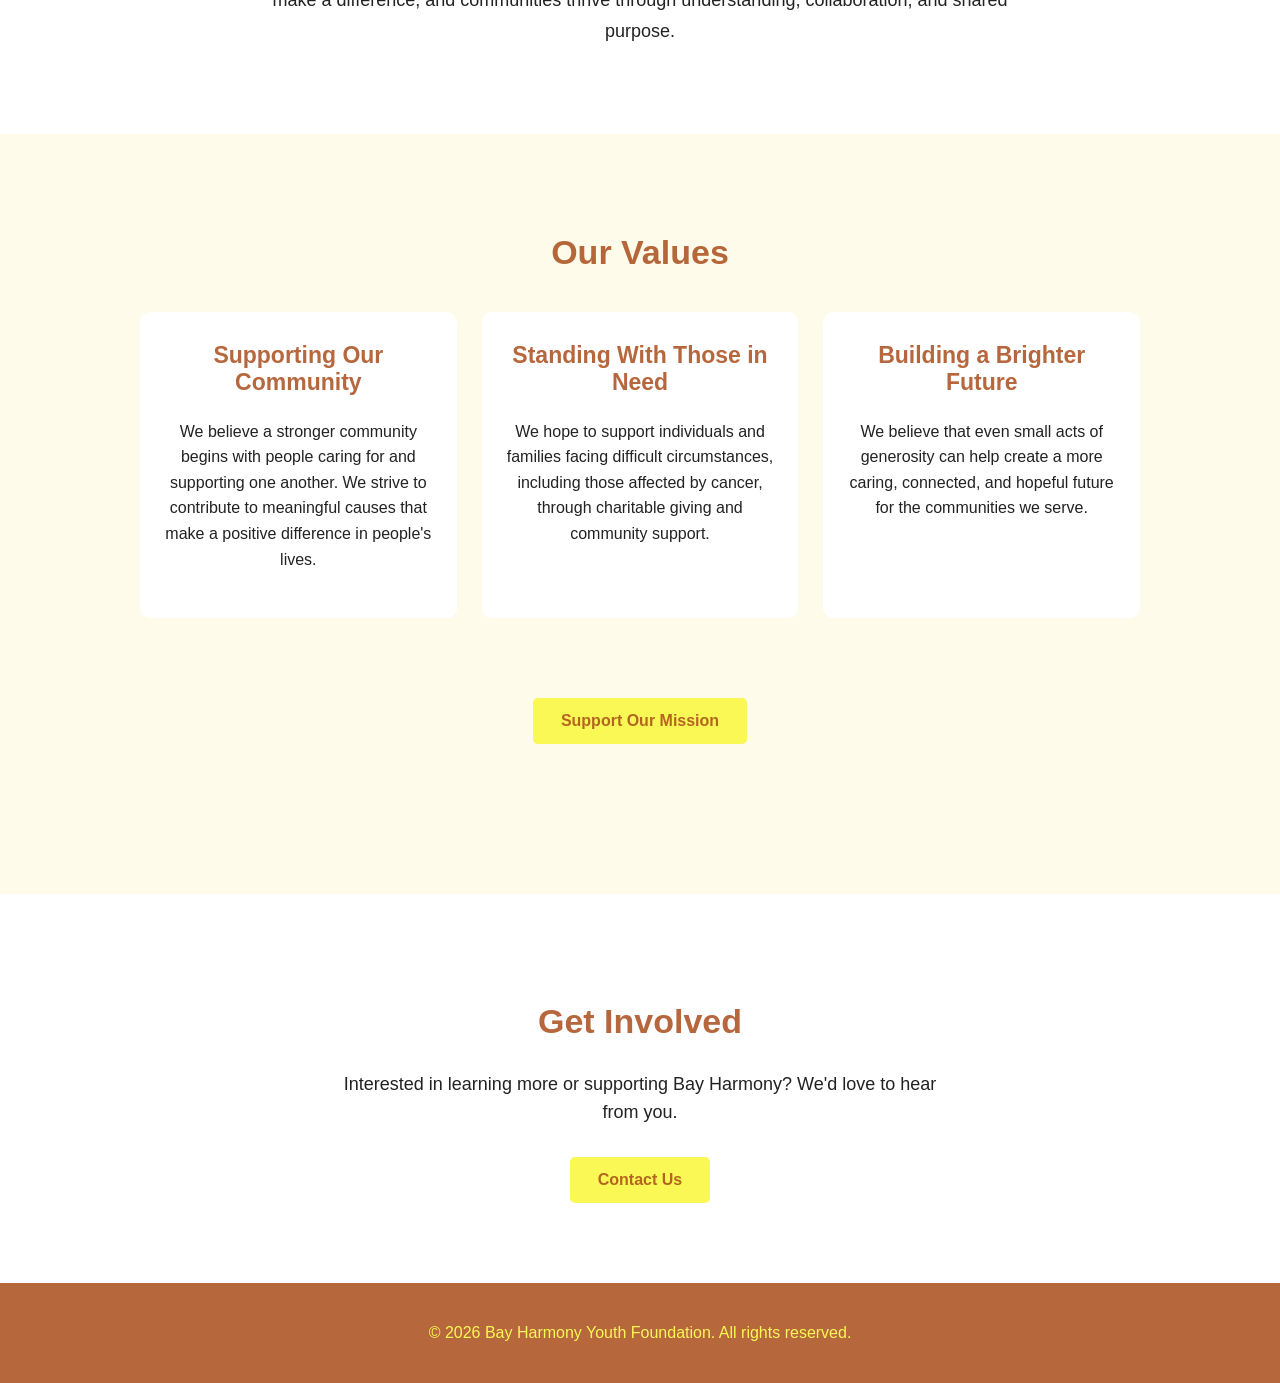
==== commit 4e6922bb: "Minor update" ====
--- a/about.html
+++ b/about.html
@@ -17,7 +17,6 @@
             <div class="brand">
                 <a href="index.html">
                     <h1>Bay Harmony Youth Foundation</h1>
-                    <p>Empowering Youth Building Brighter Futures</p>
                     </a>
             </div>
 
--- a/style.css
+++ b/style.css
@@ -72,7 +72,6 @@
 nav a {
     color: #faf855;
     text-decoration: none;
-    margin-right: 25px;
     font-weight: bold;
     font-size: 17px;
 }
@@ -127,29 +126,6 @@
 }
 
 
-/* ---------- Mission ---------- */
-
-.mission-preview {
-    text-align: center;
-    padding: 70px 20px;
-}
-
-.mission-preview h2 {
-    font-size: 34px;
-    color: rgba(166, 70, 18, 0.819);
-}
-
-.mission-preview p {
-    max-width: 650px;
-    margin: 0 auto 20px;
-
-    line-height: 1.6;
-}
-
-.mission-preview a {
-    color: rgba(166, 70, 18, 0.819);
-    font-weight: bold;
-}
 
 
 /* ---------- Footer ---------- */
@@ -374,13 +350,15 @@
 }
 
 /* ---------- Programs Page ---------- */
-
 .programs-hero {
+    padding: 60px 25px 35px;
+    background-color: #fffbea;
+}
+
+.programs-hero-content {
     max-width: 800px;
     margin: 0 auto;
-    padding: 60px 25px 35px;
     text-align: left;
-    background-color: #fffbea;
 }
 
 .programs-hero h2 {
@@ -424,13 +402,15 @@
 
 
 /* ---------- Events Page ---------- */
-
 .events-hero {
+    padding: 60px 25px 35px;
+    background-color: #fffbea;
+}
+
+.events-hero-content {
     max-width: 800px;
     margin: 0 auto;
-    padding: 60px 25px 35px;
     text-align: left;
-    background-color: #fffbea;
 }
 
 .events-hero h2 {
@@ -445,7 +425,6 @@
     line-height: 1.6;
     margin: 0;
 }
-
 /* ---------- Event Details ---------- */
 
 .event-section {
@@ -499,6 +478,53 @@
     margin-bottom: 20px;
 }
 
+/* ---------- Home Page Events ---------- */
+
+.home-events-preview {
+    padding: 70px 20px;
+    text-align: center;
+}
+
+.home-events-preview h2 {
+    font-size: 34px;
+    color: rgba(166, 70, 18, 0.819);
+}
+
+.home-events-preview > a {
+    color: rgba(166, 70, 18, 0.819);
+    font-weight: bold;
+}
+
+.home-events {
+    display: flex;
+    flex-direction: column;
+    gap: 18px;
+    max-width: 800px;
+    margin: 30px auto;
+    text-align: left;
+}
+
+.home-event {
+    padding: 22px 0;
+    border-bottom: 1px solid #ddd0c5;
+}
+
+.home-event h3 {
+    margin-top: 0;
+    margin-bottom: 12px;
+    color: rgba(166, 70, 18, 0.819);
+    font-size: 22px;
+}
+
+.home-event p {
+    line-height: 1.6;
+    margin: 0 0 12px;
+}
+
+.home-event .event-date {
+    font-weight: bold;
+    margin-bottom: 10px;
+}
 
 
 /* ---------- Mobile ---------- */
@@ -526,7 +552,6 @@
     }
 
     nav a {
-        margin-right: 0;
         font-size: 15px;
     }
 
@@ -639,10 +664,9 @@
     .program-section p {
         font-size: 16px;
     }
-}
+
 /* ---------- Events Mobile Layout ---------- */
 
-@media (max-width: 600px) {
     .events-hero {
         padding: 40px 22px 25px;
     }
@@ -674,4 +698,17 @@
     .events-contact {
         padding: 35px 22px 50px;
     }
+
+    .home-events-preview {
+        padding: 50px 20px;
+    }
+
+    .home-events-preview h2 {
+        font-size: 30px;
+    }
+
+    .home-event h3 {
+        font-size: 20px;
+    }
+
 }
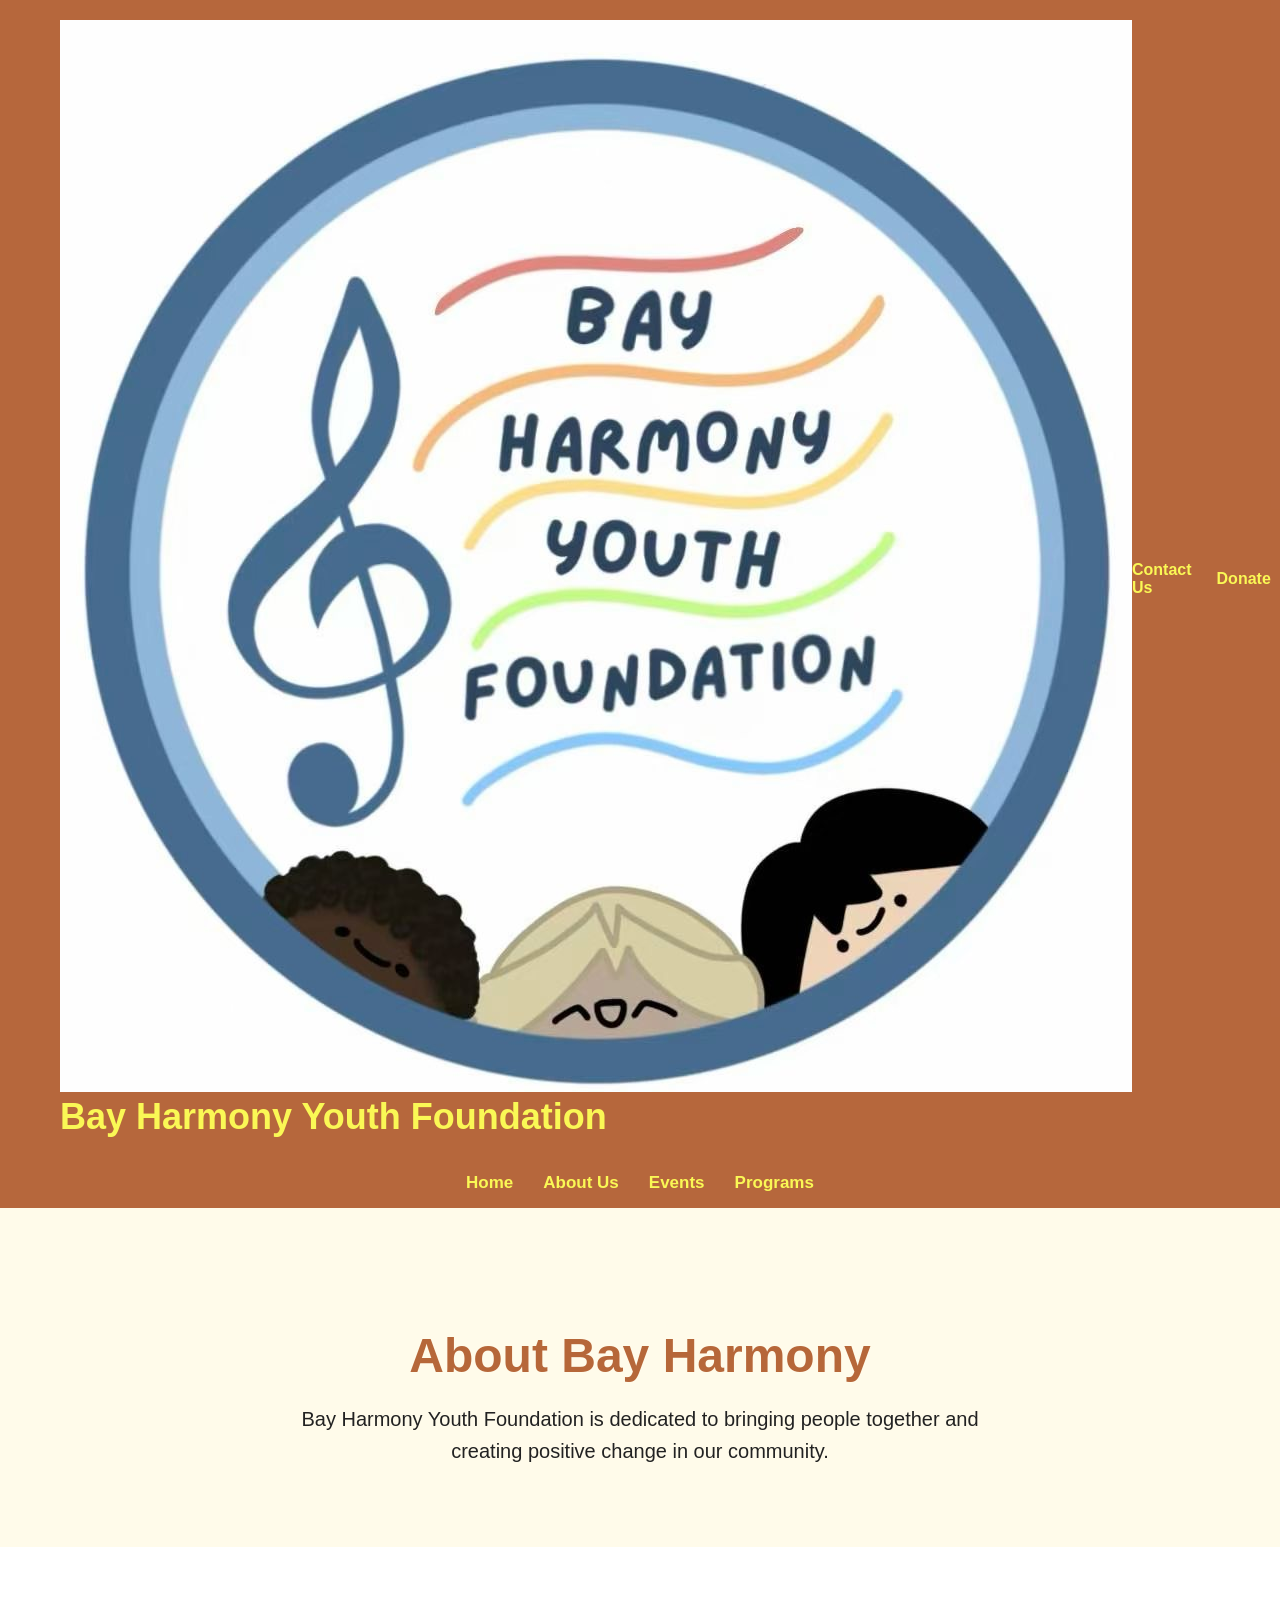
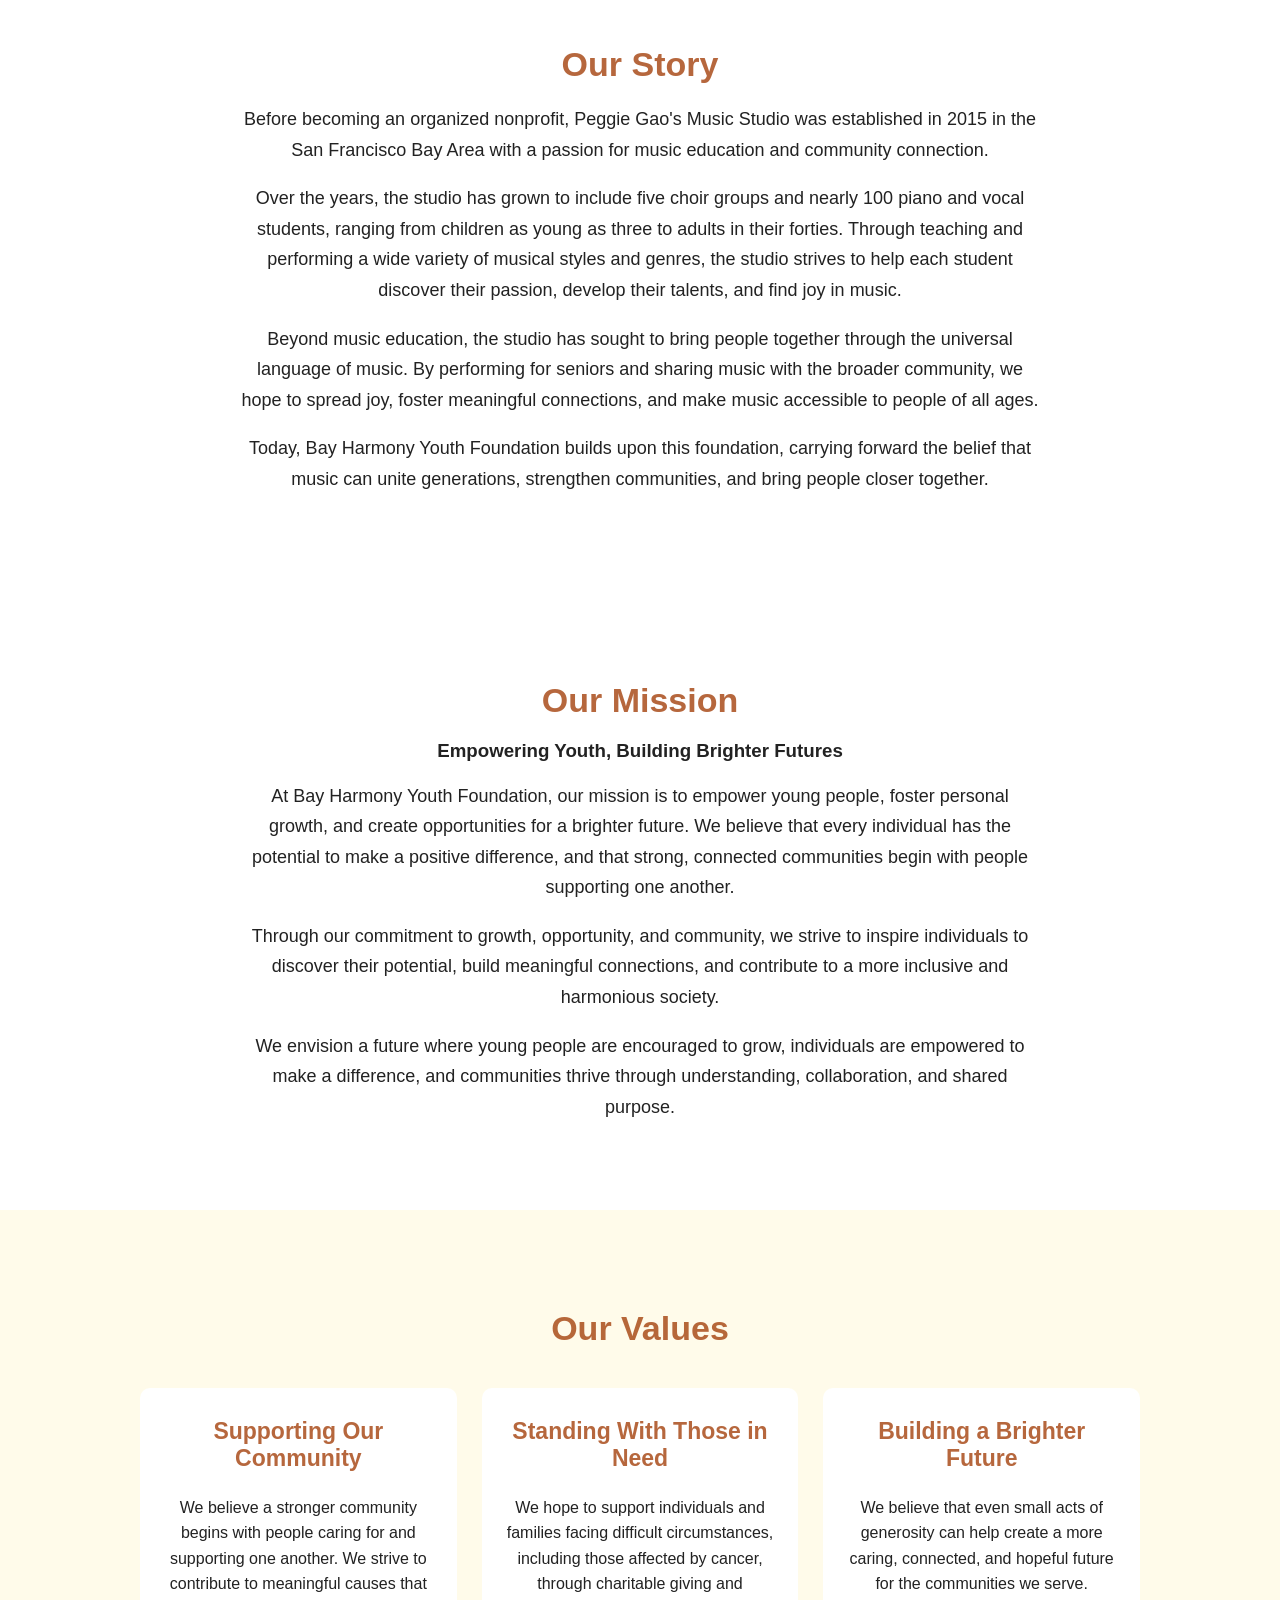
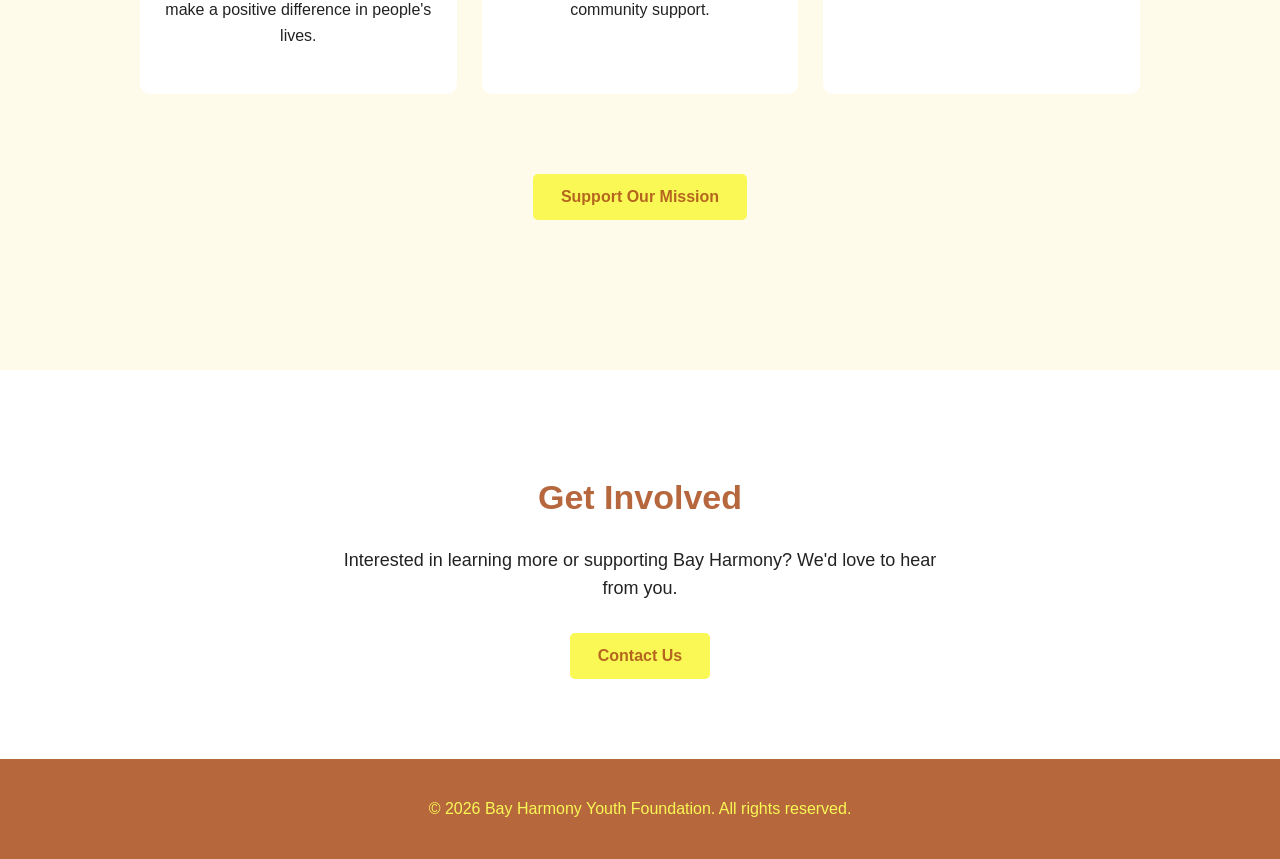
==== commit 40a4a043: "Logo Update" ====
--- a/about.html
+++ b/about.html
@@ -15,9 +15,15 @@
         <div class="top-bar">
 
             <div class="brand">
-                <a href="index.html">
-                    <h1>Bay Harmony Youth Foundation</h1>
-                    </a>
+<a href="index.html" class="brand-link">
+    <img src="logo.jpeg"
+         alt="Bay Harmony Youth Foundation logo"
+         class="site-logo">
+
+    <div class="brand-text">
+        <h1>Bay Harmony Youth Foundation</h1>
+    </div>
+</a>    
             </div>
 
             <div class="header-links">
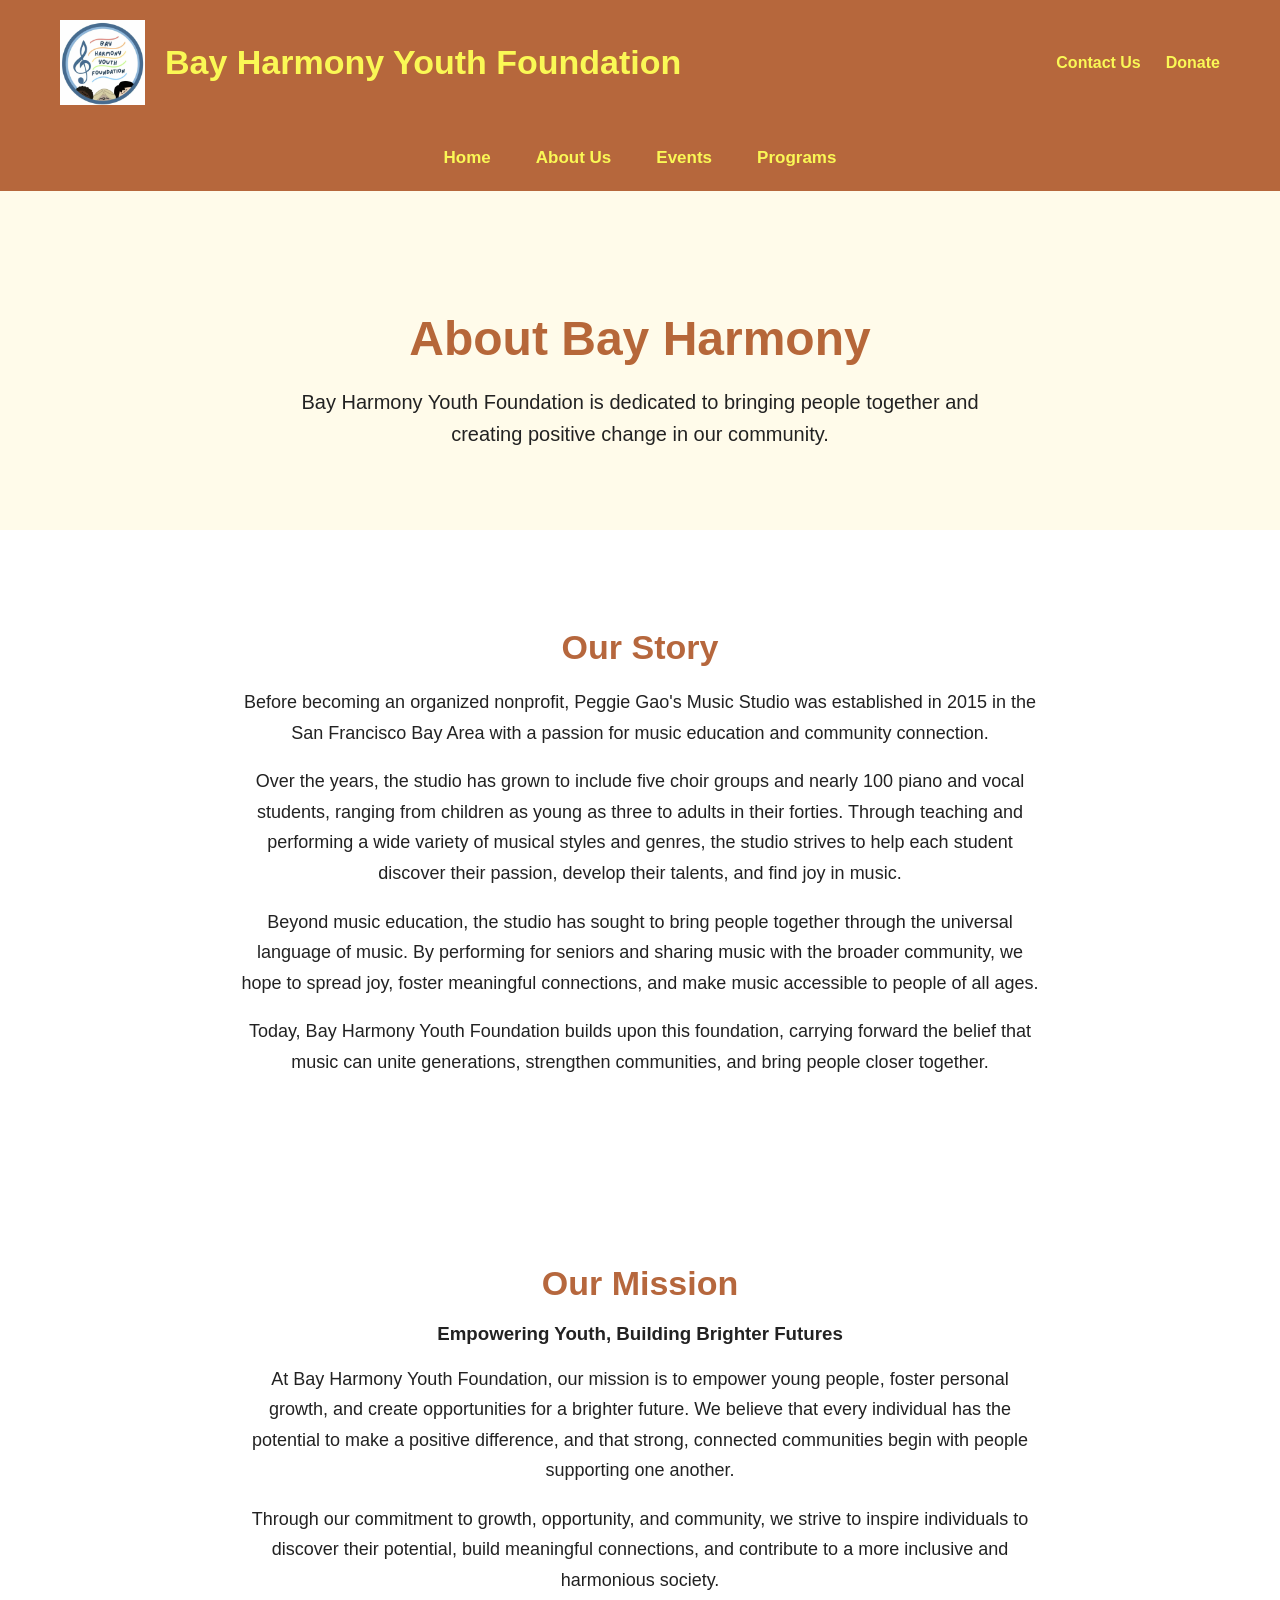
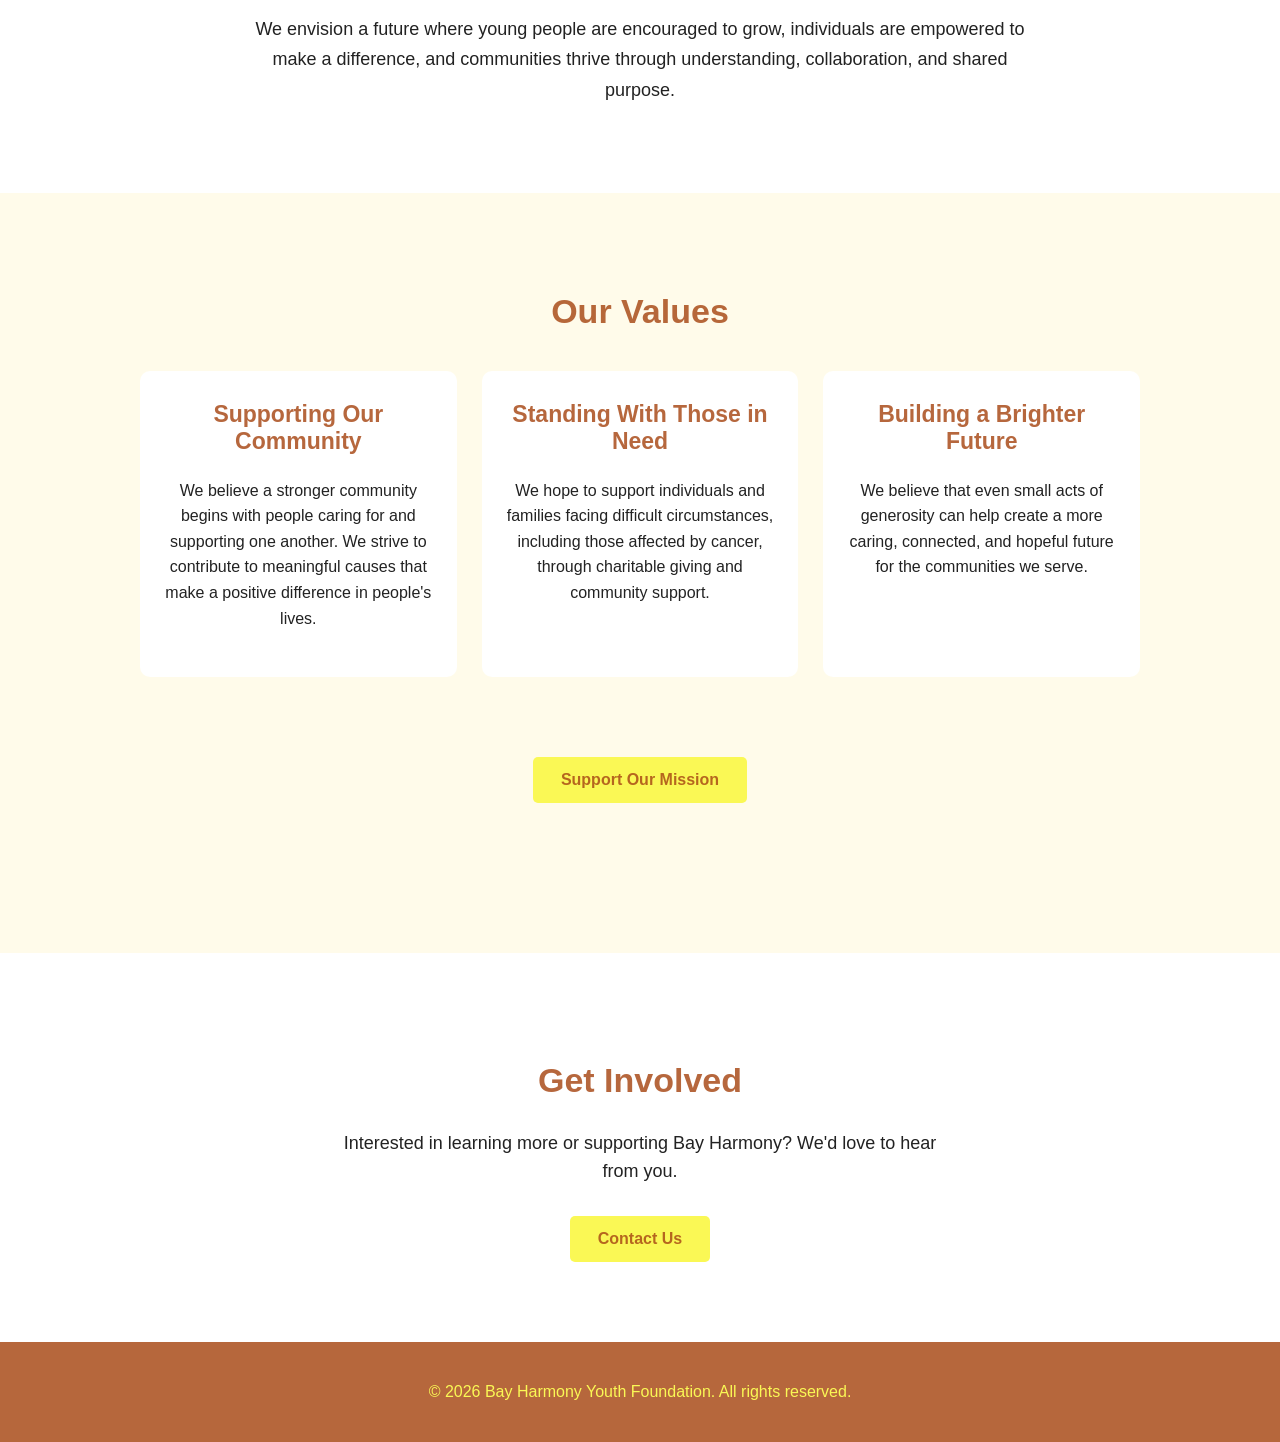
==== commit 1c7a28d9: "Google analytics added." ====
--- a/about.html
+++ b/about.html
@@ -2,6 +2,15 @@
 <html lang="en">
 
 <head>
+    <!-- Google tag (gtag.js) -->
+<script async src="https://www.googletagmanager.com/gtag/js?id=G-EHW7BMC6J6"></script>
+<script>
+  window.dataLayer = window.dataLayer || [];
+  function gtag(){dataLayer.push(arguments);}
+  gtag('js', new Date());
+
+  gtag('config', 'G-EHW7BMC6J6');
+</script>
     <meta charset="UTF-8">
     <meta name="viewport" content="width=device-width, initial-scale=1.0">
     <title>About - Bay Harmony Youth Foundation</title>
--- a/style.css
+++ b/style.css
@@ -19,24 +19,32 @@
     padding: 20px 60px;
 }
 
-.brand a {
+.brand-link {
+    display: flex;
+    align-items: center;
+    gap: 20px; /* Space between logo and name */
     text-decoration: none;
     color: inherit;
 }
 
-
-.brand h1 {
+.site-logo {
+    width: 85px;
+    height: 85px;
+    object-fit: contain;
+    flex-shrink: 0;
+}
+
+.brand-text h1 {
     margin: 0;
     color: #faf855;
-    font-size: 36px;
-}
-
-.brand p {
-    margin: 5px 0 0;
+    font-size: 34px;
+}
+
+.brand-text p {
+    margin: 6px 0 0;
     color: white;
     font-size: 15px;
 }
-
 
 /* ---------- Header Links ---------- */
 
@@ -61,12 +69,12 @@
 
 nav {
     background-color: rgba(166, 70, 18, 0.819);
-
     display: flex;
     justify-content: center;
-
-    padding: 15px;
-    gap: 30px;
+    align-items: center;
+    flex-wrap: wrap;
+    padding: 18px 25px;
+    gap: 45px;
 }
 
 nav a {
@@ -74,6 +82,11 @@
     text-decoration: none;
     font-weight: bold;
     font-size: 17px;
+    padding: 5px 0;
+}
+
+nav a:hover {
+    text-decoration: underline;
 }
 
 nav a:hover {
@@ -710,5 +723,21 @@
     .home-event h3 {
         font-size: 20px;
     }
-
+    .brand-link {
+    flex-direction: column;
+    gap: 10px;
+    }
+
+    .site-logo {
+        width: 65px;
+        height: 65px;
+    }
+
+    .brand-text h1 {
+        font-size: 26px;
+    }
+
+    .brand-text p {
+        font-size: 14px;
+    }
 }
